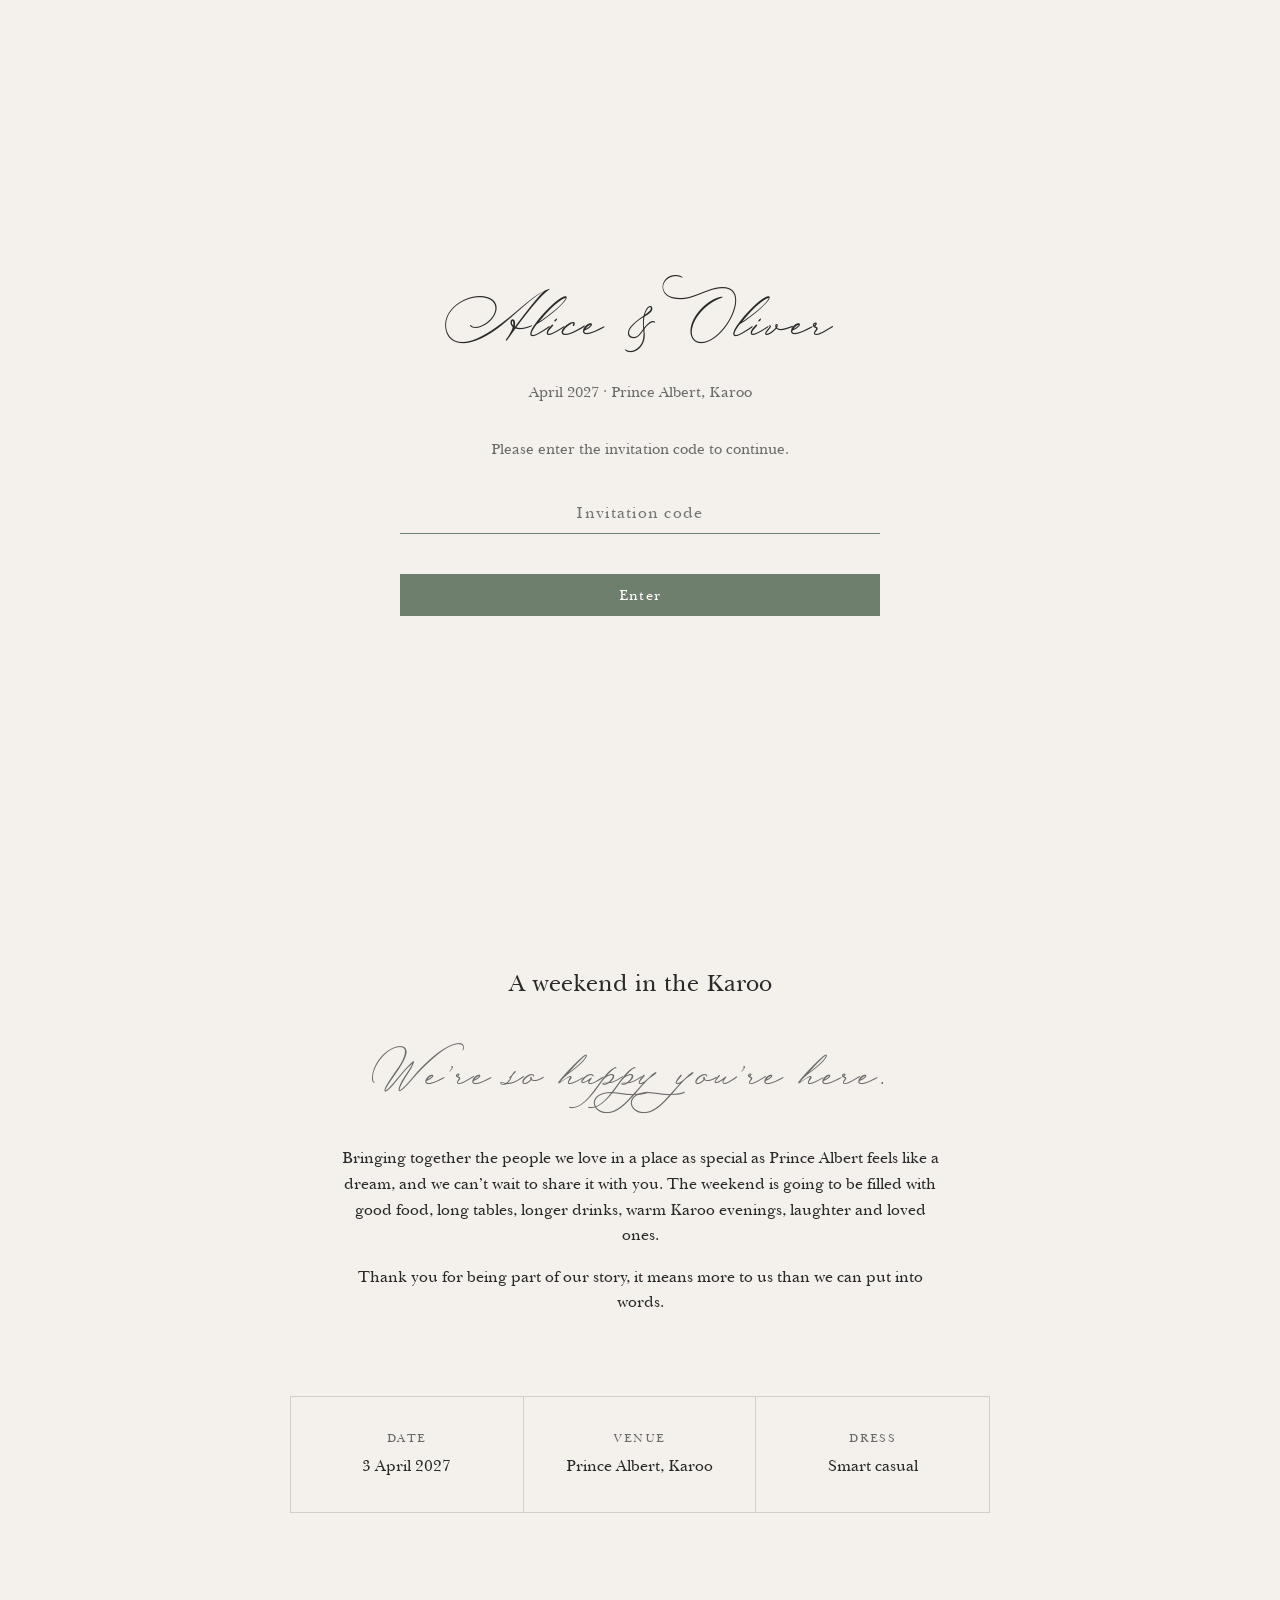
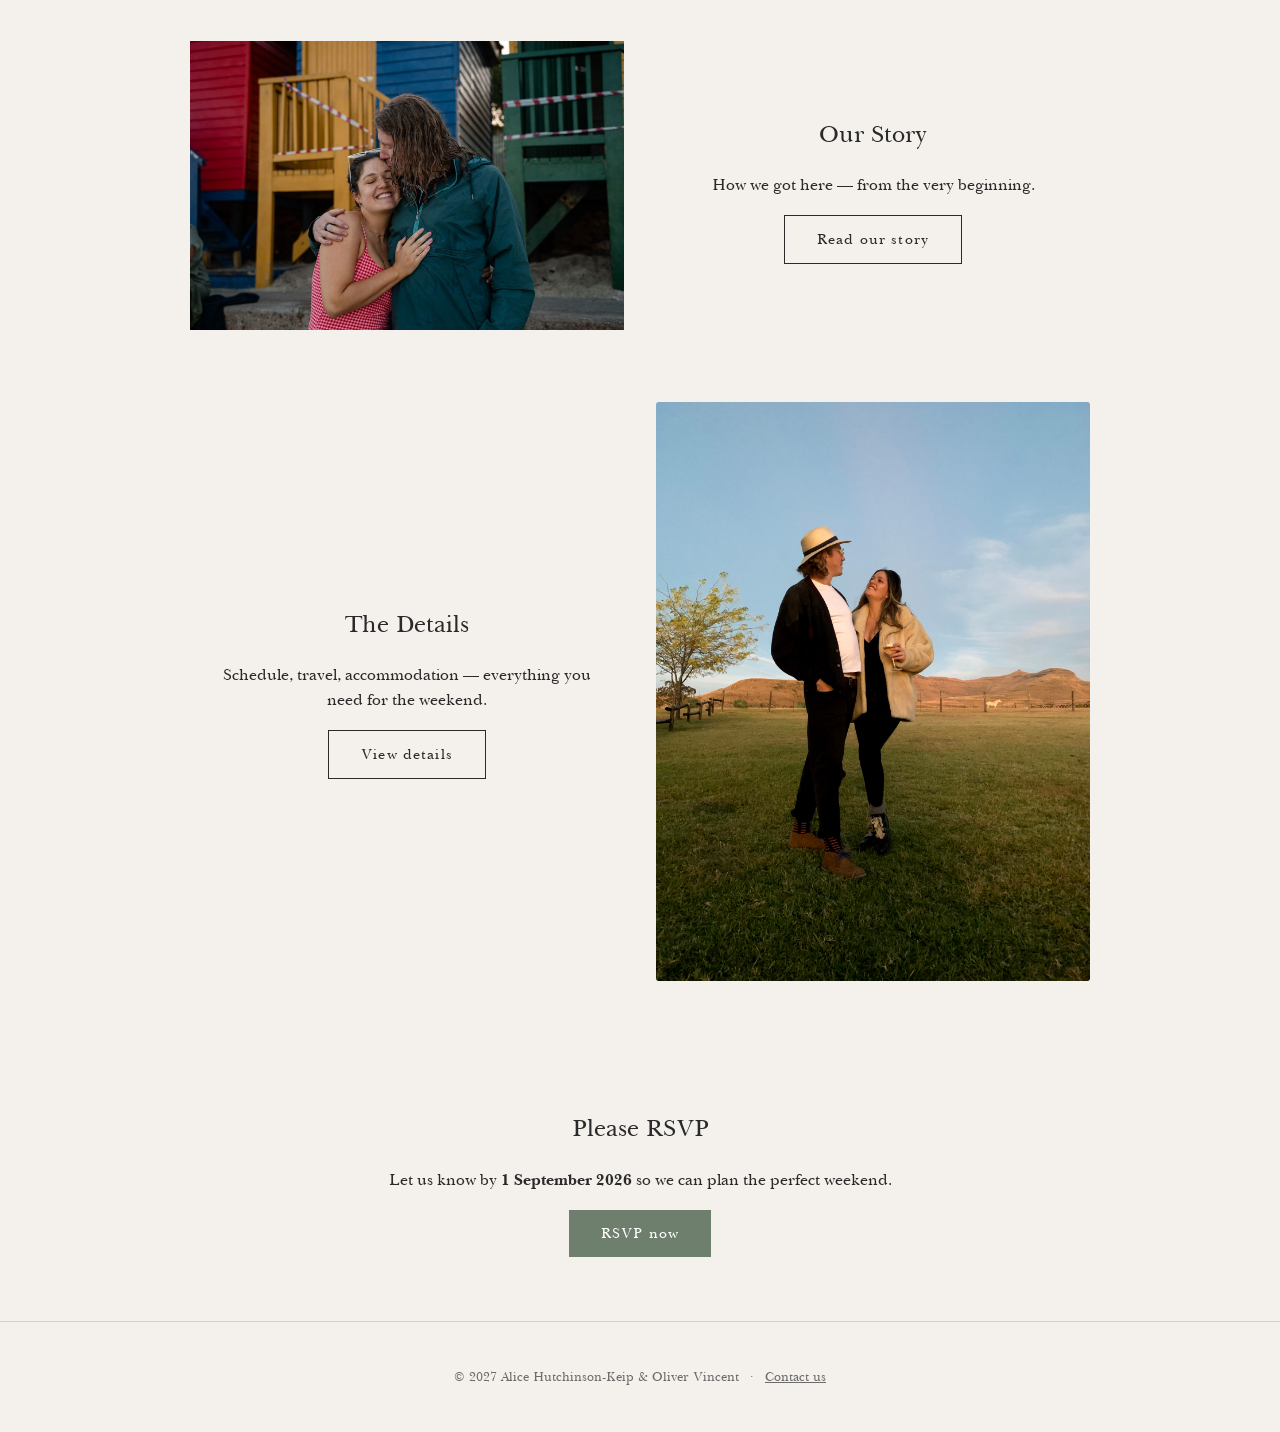
==== index.html @ ec2d1d6f "Gallery X Verbage Details to Pages Gallery X Verbage Details to Pages added to all the pages, hotel " ====
<!doctype html>
<html lang="en">
<head>
  <meta charset="utf-8">
  <title>Alice & Oliver · April 2027</title>
  <meta name="viewport" content="width=device-width, initial-scale=1">
  <meta name="description" content="You're invited to the wedding of Alice Hutchinson-Keip and Oliver Vincent, Prince Albert, Karoo.">

  <!--
    OG / Twitter cards — update these once you have a real domain and hero image
    Replace: https://olly-vin.github.io/wedding-tings
  -->
  <meta property="og:title" content="Alice & Oliver · April 2027">
  <meta property="og:description" content="You're invited. Prince Albert, Karoo.">
  <meta property="og:type" content="website">
  <meta property="og:url" content="https://olly-vin.github.io/wedding-tings/">
  <meta property="og:image" content="https://olly-vin.github.io/wedding-tings/images/og-image.jpg">
  <!-- NOTE: images/og-image.jpg — add a 1200×630 crop of your hero photo -->

  <!--
    CSP: google-forms iframe on rsvp.html needs docs.google.com allowed.
    index.html has no iframes so this policy stays strict.
  -->
  <meta http-equiv="Content-Security-Policy"
    content="default-src 'self';
             img-src 'self' data:;
             style-src 'self' 'unsafe-inline';
             script-src 'self' 'unsafe-inline';
             base-uri 'self';
             form-action 'self';
             upgrade-insecure-requests">

  <link rel="stylesheet" href="styles.css">

  <!--
    Schema.org event markup — update location, startDate, and URL before going live
  -->
  <script type="application/ld+json">
  {
    "@context": "https://schema.org",
    "@type": "Event",
    "name": "Wedding of Alice Hutchinson-Keip and Oliver Vincent",
    "startDate": "2027-03-04T15:00:00+02:00",
    "eventAttendanceMode": "https://schema.org/OfflineEventAttendanceMode",
    "eventStatus": "https://schema.org/EventScheduled",
    "location": {
      "@type": "Place",
      "name": "Prince Albert",
      "address": {
        "@type": "PostalAddress",
        "addressLocality": "Prince Albert",
        "addressRegion": "Western Cape",
        "addressCountry": "ZA"
      }
    },
    "description": "Wedding celebration of Alice Hutchinson-Keip and Oliver Vincent in Prince Albert, Karoo.",
    "organizer": { "@type": "Person", "name": "Alice Hutchinson-Keip and Oliver Vincent" },
    "url": "https://olly-vin.github.io/wedding-tings/"
  }
  </script>
</head>
<body>

<!-- =====================================================
     PASSWORD GATE
     =====================================================
     This overlay sits on top of the entire page.
     It is removed once the correct password is entered
     and the session token is written to sessionStorage.

     SECURITY NOTE: This is client-side gating only —
     the password is visible in source code. This is
     appropriate for a personal wedding site. Do not
     store sensitive personal data behind this gate.

     TO CHANGE THE PASSWORD:
     Find SITE_PASSWORD below and update the string.
     ===================================================== -->
<div id="gate" class="gate" role="dialog" aria-modal="true" aria-labelledby="gate-title">
  <div class="gate__box">

    <span class="gate__title script" id="gate-title">Alice & Oliver</span>
    <p class="gate__subtitle">April 2027 · Prince Albert, Karoo</p>
    <p class="gate__subtitle">Please enter the invitation code to continue.</p>

    <div class="gate__input-wrap">
      <input
        id="gate-password"
        class="gate__input"
        type="password"
        placeholder="Invitation code"
        autocomplete="off"
        aria-label="Invitation code"
        aria-describedby="gate-error"
      >
    </div>

    <p id="gate-error" class="gate__error" aria-live="polite"></p>

    <button id="gate-submit" class="btn gate__btn">Enter</button>

  </div>
</div>
<!-- END GATE -->

<a class="visually-hidden" href="#main">Skip to content</a>

<!-- FLOATING NAV -->
<header class="floating-nav" id="main-nav">
  <div class="floating-nav__inner">
    <span class="floating-nav__brand script">Alice & Oliver</span>
    <nav class="floating-nav__links" aria-label="Primary">
      <a href="index.html" class="active">Home</a>
      <a href="our-story.html">Story</a>
      <a href="details.html">Details</a>
      <a href="gallery.html">Gallery</a>
      <a href="rsvp.html">RSVP</a>
    </nav>
  </div>
</header>

<main id="main">

  <!-- HERO -->
  <section class="hero">
    <!--
      PHOTO — hero.jpg
      Full-bleed landscape engagement photo.
      Recommended: wide shot, landscape orientation, min 2400×1600px.
      Compress to ≤300KB using https://squoosh.app before committing.
      The background-color (--color-primary) shows while the image loads.
    -->
    <div class="hero__content">
      <h2 class="script" style="font-size:1.4rem; letter-spacing:0.1em; margin-bottom:8px;">
        You're invited
      </h2>
      <span class="names script">Alice & Oliver</span>
      <p style="font-size:0.95rem; letter-spacing:0.1em; margin-top:0;">
        April 4th, 2027 &middot; Prince Albert, Karoo
      </p>
      <a href="rsvp.html" class="btn" style="margin-top:24px;">RSVP</a>
      <span class="hero__scroll-cue" aria-hidden="true">↓</span>
    </div>
  </section>

  <!-- INTRO -->
  <section class="section">
    <div class="text-center">
      <h2>A weekend in the Karoo</h2>
      <p class="script" style="font-size: 2.5rem; color: var(--color-muted);">
        We’re so happy you’re here.
      </p>
      <p>
Bringing together the people we love in a place as special as Prince Albert feels like a dream, and we can’t wait to share it with you. The weekend is going to be filled with good food, long tables, longer drinks, warm Karoo evenings, laughter and loved ones. 
      </p>
      <p>
Thank you for being part of our story, it means more to us than we can put into words.

      </p>
    </div>
  </section>

  <!-- KEY INFO STRIP -->
  <section class="section" style="padding-top:0;">
    <div class="three-col">
      <div class="three-col__item">
        <span class="three-col__label">Date</span>
        <span class="three-col__value">3 April 2027</span>
      </div>
      <div class="three-col__item">
        <span class="three-col__label">Venue</span>
        <span class="three-col__value">Prince Albert, Karoo</span>
        <!--
          TODO: Replace "Prince Albert, Karoo" with the exact venue name
          once confirmed. Update details.html to match.
        -->
      </div>
      <div class="three-col__item">
        <span class="three-col__label">Dress</span>
        <span class="three-col__value">Smart casual</span>
        <!--
          TODO: Update dress code once decided.
        -->
      </div>
    </div>
  </section>

  <!-- TEASER PANELS — 2 col -->
  <section class="section">
    <div class="two-col">

      <div>
        <!--
          PHOTO — images/teaser-story.jpg
          A portrait-orientation casual/candid couple photo.
          Recommended: 800×1000px, warm tones.
          Replace the .img-placeholder div with an <img> tag when ready:
          <img src="images/teaser-story.jpg" alt="Alice and Oliver" style="width:100%;">
        -->
        <div class="img-wrapper img-wrapper--portrait" aria-label="[REPLACE: casual couple portrait — links to Our Story page]">
          <img src="images/al_ol_mzb1.jpg" alt="Alice and Oliver" style="width:100%;"></div>
      </div>

      <div style="text-align:center; padding: 0 var(--space-2);">
        <h2>Our Story</h2>
        <p>How we got here — from the very beginning.</p>
        <a href="our-story.html" class="btn btn--outline">Read our story</a>
      </div>

    </div>
  </section>

  <section class="section" style="padding-top:0;">
    <div class="two-col">

      <div style="text-align:center; padding: 0 var(--space-2);">
        <h2>The Details</h2>
        <p>Schedule, travel, accommodation — everything you need for the weekend.</p>
        <a href="details.html" class="btn btn--outline">View details</a>
      </div>

      <div>
        <!--
          PHOTO — images/teaser-venue.jpg
          Exterior or landscape shot of Prince Albert / the venue.
          Recommended: 800×1000px, golden-hour tones if possible.
          Replace the .img-placeholder div with an <img> tag when ready:
          <img src="images/teaser-venue.jpg" alt="Prince Albert, Karoo" style="width:100%;">
        -->
        <div class="image-wrapper image-wrapper--portrait" aria-label="[REPLACE: venue exterior or Prince Albert landscape photo — links to Details page]">
          <img src="images/Website Pics/IMG_4996.HEIC" alt="Prince Albert landscape" style="width:100%;">
        </div>
      </div>

    </div>
  </section>

  <!-- RSVP CTA -->
  <section class="section text-center">
    <div class="text-center">
      <h2>Please RSVP</h2>
      <p>
        Let us know by <strong>1 September 2026</strong> so we can plan the
        perfect weekend.
        <!--
          TODO: Confirm RSVP deadline and update this date.
        -->
      </p>
      <a href="rsvp.html" class="btn">RSVP now</a>
    </div>
  </section>

</main>

<footer class="footer">
  <p>
    &copy; 2027 Alice Hutchinson-Keip &amp; Oliver Vincent
    &nbsp;&middot;&nbsp;
    <a href="mailto:olicevincent@gmail.com">Contact us</a>
    <!--
      TODO: Replace with your real shared email address before going live.
    -->
  </p>
</footer>

<script>
/*
  ============================================================
  GATE LOGIC
  ============================================================
  HOW IT WORKS:
  1. On page load, check sessionStorage for 'wt_auth'.
     If found, skip the gate immediately (user already entered
     the correct code this browser session).
  2. On submit, compare input against SITE_PASSWORD.
     If correct → store token, fade out gate.
     If wrong   → show error, clear input.

  TO CHANGE THE PASSWORD:
  Update the SITE_PASSWORD string below.
  The password is case-insensitive (converted to lowercase).

  SESSION vs LOCAL STORAGE:
  sessionStorage is used intentionally — the gate reappears
  if the guest opens a new browser session (new tab after
  closing browser). Use localStorage if you prefer it to
  persist across sessions.
  ============================================================
*/

(function () {
  const SITE_PASSWORD = 'karoo2027';
  /* ↑ CHANGE THIS — share this code with your guests via invite */

  const gate        = document.getElementById('gate');
  const input       = document.getElementById('gate-password');
  const submitBtn   = document.getElementById('gate-submit');
  const errorEl     = document.getElementById('gate-error');

  function unlock() {
    sessionStorage.setItem('wt_auth', '1');
    gate.classList.add('gate--hidden');
    setTimeout(function () { gate.style.display = 'none'; }, 520);
  }

  /* Already authenticated this session — skip gate */
  if (sessionStorage.getItem('wt_auth') === '1') {
    gate.style.display = 'none';
    return;
  }

  /* Focus the password input when gate is shown */
  input.focus();

  function attempt() {
    const val = input.value.trim().toLowerCase();
    errorEl.textContent = '';
    input.classList.remove('gate__input--error');

    if (!val) {
      input.classList.add('gate__input--error');
      errorEl.textContent = 'Please enter the invitation code.';
      return;
    }

    if (val === SITE_PASSWORD) {
      submitBtn.disabled = true;
      unlock();
    } else {
      input.classList.add('gate__input--error');
      input.value = '';
      input.focus();
      errorEl.textContent = 'That code doesn\'t match. Check your invitation and try again.';
    }
  }

  submitBtn.addEventListener('click', attempt);

  input.addEventListener('keydown', function (e) {
    if (e.key === 'Enter') { attempt(); }
  });
}());

/*
  ============================================================
  SCROLL NAV
  ============================================================
*/
document.addEventListener('scroll', function () {
  const nav = document.querySelector('.floating-nav');
  if (window.scrollY > 50) {
    nav.classList.add('scrolled');
  } else {
    nav.classList.remove('scrolled');
  }
});
</script>

</body>
</html>
---- styles.css ----
/* =========================
   FONT IMPORTS (LOCAL)
   ========================= */

@font-face {
  font-family: 'RoseOrchard';
  src: url('fonts/RoseOrchardGarden.ttf') format('truetype');
  font-weight: normal;
}

@font-face {
  font-family: 'RoseOrchard';
  src: url('fonts/RoseOrchardGardenBold.ttf') format('truetype');
  font-weight: bold;
}

@font-face {
  font-family: 'BaskervilleCustom';
  src: url('fonts/BaskervilleBT.ttf') format('truetype');
  font-weight: normal;
}

@font-face {
  font-family: 'BaskervilleCustom';
  src: url('fonts/BaskervilleBoldBT.ttf') format('truetype');
  font-weight: bold;
}

/* =========================
   ROOT
   ========================= */

:root {
  --color-bg:      #f4f1ec;
  --color-text:    #2a2a2a;
  --color-muted:   #6b6b6b;
  --color-primary: #6f7f6d;
  --color-accent:  #8c4a3f;
  --color-border:  #d4d0c8;   /* FIX: was referenced but never defined */

  --font-display: 'RoseOrchard', cursive;
  --font-serif:   'BaskervilleCustom', serif;
  --font-sans:    system-ui, sans-serif;

  --space-1: 8px;
  --space-2: 16px;
  --space-3: 32px;
  --space-4: 64px;
}

/* =========================
   BASE
   ========================= */

*, *::before, *::after {
  box-sizing: border-box;
}

body {
  margin: 0;
  font-family: var(--font-serif);
  background: var(--color-bg);
  color: var(--color-text);
  line-height: 1.6;
}

h1, h2, h3 {
  font-family: var(--font-serif);
  font-weight: normal;
  margin-top: 0;
}

a {
  color: inherit;
}

.script {
  font-family: var(--font-display);
  letter-spacing: 0.05em;
}

/* =========================
   ACCESSIBILITY
   ========================= */

.visually-hidden {
  position: absolute;
  width: 1px;
  height: 1px;
  margin: -1px;
  padding: 0;
  overflow: hidden;
  clip: rect(0, 0, 0, 0);
  border: 0;
}

/* =========================
   HERO
   FIX: height: 100vh → min-height: 100svh
   svh accounts for mobile browser chrome (address bar)
   ========================= */

.hero {
  min-height: 100svh;   /* svh = small viewport height; safe on all modern mobile browsers */
  padding-top: 100px;

  background: var(--color-primary) url('images/hero.jpg') center/cover no-repeat;
  /* NOTE: replace images/hero.jpg with your full-bleed landscape engagement photo */

  display: flex;
  align-items: center;
  justify-content: center;
  text-align: center;

  position: relative;
  color: white;
}

.hero::after {
  content: "";
  position: absolute;
  inset: 0;
  background: rgba(0, 0, 0, 0.35);
}

.hero__content {
  position: relative;
  z-index: 1;
  padding: 0 var(--space-2);
}

.hero h1 {
  font-size: 3rem;
  margin-bottom: var(--space-1);
}

.hero .names {
  font-family: var(--font-display);
  font-size: 3.5rem;
  line-height: 1.2;
  display: block;
  margin-bottom: var(--space-2);
}

/* Scroll cue — subtle animated chevron below hero content */
.hero__scroll-cue {
  display: block;
  margin-top: var(--space-3);
  opacity: 0.6;
  animation: bounce 2s ease-in-out infinite;
  font-size: 1.4rem;
}

@keyframes bounce {
  0%, 100% { transform: translateY(0); }
  50%       { transform: translateY(6px); }
}

/* =========================
   SECTION
   ========================= */

.section {
  padding: var(--space-4) var(--space-2);
}

.text-center {
  max-width: 600px;
  margin: 0 auto;
  text-align: center;
}

/* Two-column layout used on Our Story and key info blocks */
.two-col {
  display: grid;
  grid-template-columns: 1fr 1fr;
  gap: var(--space-3);
  align-items: center;
  max-width: 900px;
  margin: 0 auto;
}

/* Key info strip — 3 equal columns */
.three-col {
  display: grid;
  grid-template-columns: 1fr 1fr 1fr;
  gap: 0;
  max-width: 700px;
  margin: 0 auto;
  border: 1px solid var(--color-border);
}

.three-col__item {
  padding: var(--space-3) var(--space-2);
  text-align: center;
  border-right: 1px solid var(--color-border);
}

.three-col__item:last-child {
  border-right: none;
}

.three-col__label {
  font-size: 0.75rem;
  letter-spacing: 0.12em;
  text-transform: uppercase;
  color: var(--color-muted);
  display: block;
  margin-bottom: 6px;
}

.three-col__value {
  font-size: 1rem;
}

/* =========================
   IMAGE PLACEHOLDERS
   Used while real photos are pending
   ========================= */

.img-placeholder {
  width: 100%;
  background: var(--color-primary);
  opacity: 0.18;
  border-radius: 2px;
  display: flex;
  align-items: center;
  justify-content: center;
  font-family: var(--font-sans);
  font-size: 0.75rem;
  color: var(--color-muted);
  letter-spacing: 0.06em;
}

/* Aspect ratio variants — swap these out for <img> when photos arrive */
.img-placeholder--landscape { aspect-ratio: 4 / 3; }
.img-placeholder--portrait  { aspect-ratio: 3 / 4; }
.img-placeholder--wide      { aspect-ratio: 16 / 9; }
.img-placeholder--square    { aspect-ratio: 1 / 1; }

.image-wrapper {
  width: 100%;
  overflow: hidden;
  border-radius: 2px;
  position: relative;
}


/* Maintain aspect ratios */
.image-wrapper--portrait  { aspect-ratio: 3 / 4; }
.image-wrapper--landscape { aspect-ratio: 4 / 3; }
.image-wrapper--wide      { aspect-ratio: 16 / 9; }
.image-wrapper--square    { aspect-ratio: 1 / 1; }

.image-wrapper img {
  width: 100%;
  object-position: center 10%;
  transition: transform 0.6s ease;
  overflow: hidden;
  border-radius: 2px;
  position: relative;
}

.image-wrapper:hover img {
  transform: scale(1.03);
}
/* =========================
   LINKS & BUTTONS
   ========================= */

.link {
  text-decoration: underline;
  color: var(--color-text);
}

.btn {
  display: inline-block;
  padding: 12px 32px;
  background: var(--color-primary);
  color: white;
  font-family: var(--font-serif);
  font-size: 0.9rem;
  letter-spacing: 0.08em;
  text-decoration: none;
  border: none;
  cursor: pointer;
  transition: background 0.2s ease, opacity 0.2s ease;
}

.btn:hover {
  background: #5a6b58;
}

.btn:disabled {
  opacity: 0.5;
  cursor: not-allowed;
}

.btn--outline {
  background: transparent;
  border: 1px solid var(--color-text);
  color: var(--color-text);
}

.btn--outline:hover {
  background: var(--color-text);
  color: var(--color-bg);
}

/* =========================
   PASSWORD GATE
   Shown over index.html until the correct code is entered
   ========================= */

.gate {
  position: fixed;
  inset: 0;
  background: var(--color-bg);
  z-index: 9000;
  display: flex;
  align-items: center;
  justify-content: center;
  padding: var(--space-2);
  transition: opacity 0.5s ease;
}

.gate.gate--hidden {
  opacity: 0;
  pointer-events: none;
}

.gate__box {
  text-align: center;
  max-width: 480px;
  width: 100%;
}

.gate__title {
  font-family: var(--font-display);
  font-size: 2.8rem;
  line-height: 1.8;
  margin-bottom: var(--space-2);
  display: block;
}

.gate__subtitle {
  font-size: 0.95rem;
  color: var(--color-muted);
  margin-bottom: var(--space-3);
}

.gate__input-wrap {
  display: flex;
  flex-direction: column;
  gap: 12px;
  margin-bottom: var(--space-2);
}

.gate__input {
  width: 100%;
  border: none;
  border-bottom: 1px solid var(--color-border);
  background: transparent;
  padding: 10px 0;
  font-family: var(--font-serif);
  font-size: 1rem;
  color: var(--color-text);
  text-align: center;
  letter-spacing: 0.08em;
  outline: none;
  transition: border-color 0.2s ease;
}

.gate__input:focus {
  border-color: var(--color-primary);
}

.gate__input--error {
  border-color: #b94040;
}

.gate__error {
  font-size: 0.85rem;
  color: #b94040;
  min-height: 1.2em;
  margin-bottom: var(--space-1);
}

.gate__btn {
  width: 100%;
}

/* =========================
   FORM (RSVP PAGE)
   ========================= */

.form-wrap {
  max-width: 560px;
  margin: 0 auto;
}

.form__group {
  margin-bottom: var(--space-3);
}

.label {
  display: block;
  font-size: 0.8rem;
  letter-spacing: 0.1em;
  text-transform: uppercase;
  color: var(--color-muted);
  margin-bottom: 8px;
}

.input,
.textarea,
.select {
  width: 100%;
  border: none;
  border-bottom: 1px solid var(--color-border);
  background: transparent;
  padding: 10px 0;
  font-family: var(--font-serif);
  font-size: 1rem;
  color: var(--color-text);
  outline: none;
  transition: border-color 0.2s ease;
  appearance: none;
  -webkit-appearance: none;
}

.input:focus,
.textarea:focus,
.select:focus {
  border-color: var(--color-primary);
}

.input[aria-invalid="true"],
.select[aria-invalid="true"] {
  border-color: #b94040;
}

.textarea {
  resize: vertical;
  min-height: 100px;
}

/* Custom select arrow */
.select-wrap {
  position: relative;
}

.select-wrap::after {
  content: "↓";
  position: absolute;
  right: 0;
  top: 50%;
  transform: translateY(-50%);
  pointer-events: none;
  color: var(--color-muted);
  font-size: 0.85rem;
}

.error {
  font-size: 0.82rem;
  color: #b94040;
  margin-top: 4px;
  min-height: 1.1em;
}

.helper {
  font-size: 0.82rem;
  color: var(--color-muted);
  margin-top: 4px;
}

/* Invited party block — shown after guest is identified */
.invited-party {
  border: 1px solid var(--color-border);
  padding: var(--space-2) var(--space-2);
  margin-bottom: var(--space-3);
  font-size: 0.9rem;
}

.invited-party__label {
  font-size: 0.75rem;
  letter-spacing: 0.1em;
  text-transform: uppercase;
  color: var(--color-muted);
  margin-bottom: 6px;
  display: block;
}

.invited-party__names {
  font-size: 1rem;
}

/* Attendance options — shown per invited member */
.attendance-grid {
  display: flex;
  flex-direction: column;
  gap: 16px;
}

.attendance-row {
  display: flex;
  align-items: center;
  justify-content: space-between;
  gap: var(--space-2);
  border-bottom: 1px solid var(--color-border);
  padding-bottom: 16px;
}

.attendance-row:last-child {
  border-bottom: none;
  padding-bottom: 0;
}

.attendance-row__name {
  font-size: 0.95rem;
  flex: 1;
}

.attendance-row__options {
  display: flex;
  gap: 20px;
  font-size: 0.85rem;
  flex-shrink: 0;
}

.attendance-row__options label {
  display: flex;
  align-items: center;
  gap: 6px;
  cursor: pointer;
  color: var(--color-muted);
}

.attendance-row__options input[type="radio"]:checked + span {
  color: var(--color-text);
  font-weight: bold;
}

/* Confirmation state shown after successful submit */
.form-confirmation {
  text-align: center;
  padding: var(--space-4) var(--space-2);
  display: none;
}

.form-confirmation.visible {
  display: block;
}

.form-confirmation__icon {
  font-size: 2rem;
  margin-bottom: var(--space-2);
  color: var(--color-primary);
}

/* =========================
   DETAILS PAGE
   FIX: --color-border now defined in :root
   ========================= */

.timeline-item {
  border-left: 1px solid var(--color-border);
  padding: 12px 0 12px 20px;
  margin-bottom: 24px;
  font-size: 0.95rem;
  position: relative;
}

.timeline-item::before {
  content: "";
  position: absolute;
  left: -5px;
  top: 18px;
  width: 8px;
  height: 8px;
  border-radius: 50%;
  background: var(--color-primary);
}

.timeline-item__day {
  font-size: 0.75rem;
  letter-spacing: 0.12em;
  text-transform: uppercase;
  color: var(--color-muted);
  margin-bottom: 4px;
  display: block;
}

/* =========================
   FLOATING NAV
   ========================= */

.floating-nav {
  position: fixed;
  top: 0;
  width: 100%;
  z-index: 1000;
  background: transparent;
  transition: background 0.3s ease, box-shadow 0.3s ease;
}

.floating-nav__inner {
  display: flex;
  justify-content: space-between;
  align-items: center;
  padding: 16px 24px;
}

.floating-nav__brand {
  font-size: 1.2rem;
  color: white;
  text-decoration: none;
}

.floating-nav__links {
  display: flex;
  gap: 24px;
}

.floating-nav__links a {
  color: white;
  text-decoration: none;
  font-size: 0.85rem;
  letter-spacing: 0.1em;
  transition: opacity 0.2s ease;
}

.floating-nav__links a:hover,
.floating-nav__links a.active {
  opacity: 0.7;
}

.floating-nav.scrolled {
  background: rgba(244, 241, 236, 0.95);
  backdrop-filter: blur(6px);
  -webkit-backdrop-filter: blur(6px);
  box-shadow: 0 1px 0 var(--color-border);
}

.floating-nav.scrolled .floating-nav__brand,
.floating-nav.scrolled .floating-nav__links a {
  color: var(--color-text);
}

/* Nav on non-hero pages — starts dark immediately */
.floating-nav--dark {
  background: rgba(244, 241, 236, 0.95);
  backdrop-filter: blur(6px);
  -webkit-backdrop-filter: blur(6px);
  box-shadow: 0 1px 0 var(--color-border);
}

.floating-nav--dark .floating-nav__brand,
.floating-nav--dark .floating-nav__links a {
  color: var(--color-text);
}

/* =========================
   FOOTER
   ========================= */

.footer {
  text-align: center;
  padding: var(--space-3);
  font-size: 0.8rem;
  color: var(--color-muted);
  border-top: 1px solid var(--color-border);
}

.footer a {
  color: var(--color-muted);
  text-decoration: underline;
}

/* =========================
   MOBILE BREAKPOINTS
   ========================= */

@media (max-width: 768px) {
  .hero h1             { font-size: 2.2rem; }
  .hero .names         { font-size: 2.6rem; }
  .floating-nav__links { gap: 14px; }
  .floating-nav__links a { font-size: 0.78rem; }
  .two-col             { grid-template-columns: 1fr; }
  .three-col           { grid-template-columns: 1fr; border: 1px solid var(--color-border); }
  .three-col__item     { border-right: none; border-bottom: 1px solid var(--color-border); }
  .three-col__item:last-child { border-bottom: none; }
  .attendance-row      { flex-direction: column; align-items: flex-start; gap: 8px; }
}

@media (max-width: 480px) {
  .floating-nav__links {
    display: none;
    /* TODO: replace with hamburger menu — add batch/mobile-nav when ready */
  }
  .hero h1   { font-size: 1.8rem; }
  .hero .names { font-size: 2.2rem; }
  .gate__title { font-size: 2.2rem; }
}

/* =========================
   GALLERY
   ========================= */

.gallery__grid {
  columns: 3;
  column-gap: var(--space-2);
  max-width: 1100px;
  margin: 0 auto;
  padding: 0 var(--space-2);
}

.gallery__item {
  break-inside: avoid;
  margin: 0 0 var(--space-2);
  padding: 0;
  border: 0;
  display: block;
  cursor: default; /* overridden inline for real images */

  /* Initial fade-in state */
  opacity: 0;
  transform: translateY(16px);
  transition: opacity 0.5s ease, transform 0.5s ease;
}

.gallery__item--visible {
  opacity: 1;
  transform: translateY(0);
}

.gallery__item img {
  width: 100%;
  display: block;
  border-radius: 2px;
  transition: transform 0.6s ease;
}

.gallery__item:hover img {
  transform: scale(1.03);
}

/* Placeholder blocks — shown while real photos are pending */
.gallery__placeholder {
  width: 100%;
  display: block;
  border-radius: 2px;
  background: rgba(111, 127, 109, 0.12);
}

.gallery__placeholder--portrait  { aspect-ratio: 3 / 4; }
.gallery__placeholder--landscape { aspect-ratio: 4 / 3; }

/* =========================
   LIGHTBOX
   ========================= */

.lightbox {
  position: fixed;
  inset: 0;
  z-index: 2000;
  background: rgba(0, 0, 0, 0.92);
  display: flex;
  align-items: center;
  justify-content: center;

  opacity: 0;
  pointer-events: none;
  transition: opacity 0.2s ease;
}

.lightbox--open {
  opacity: 1;
  pointer-events: auto;
}

.lightbox__img {
  max-width: 90vw;
  max-height: 90vh;
  object-fit: contain;
  display: block;
  border-radius: 2px;
}

.lightbox__close {
  position: absolute;
  top: var(--space-2);
  right: var(--space-2);
  background: transparent;
  border: none;
  color: white;
  font-size: 2.4rem;
  line-height: 1;
  cursor: pointer;
  padding: 4px 10px;
  opacity: 0.8;
  transition: opacity 0.2s ease;
  font-family: var(--font-sans);
}

.lightbox__close:hover {
  opacity: 1;
}

.lightbox__arrow {
  position: absolute;
  top: 50%;
  transform: translateY(-50%);
  background: transparent;
  border: none;
  color: white;
  font-size: 3rem;
  line-height: 1;
  cursor: pointer;
  padding: var(--space-2) var(--space-2);
  opacity: 0.6;
  transition: opacity 0.2s ease, background 0.2s ease;
  font-family: var(--font-sans);
  border-radius: 2px;
}

.lightbox__arrow:hover {
  opacity: 1;
  background: rgba(255, 255, 255, 0.1);
}

.lightbox__prev {
  left: var(--space-2);
}

.lightbox__next {
  right: var(--space-2);
}

/* =========================
   GALLERY — RESPONSIVE
   ========================= */

@media (max-width: 768px) {
  .gallery__grid {
    columns: 2;
  }
}

@media (max-width: 480px) {
  .gallery__grid {
    columns: 1;
  }
}
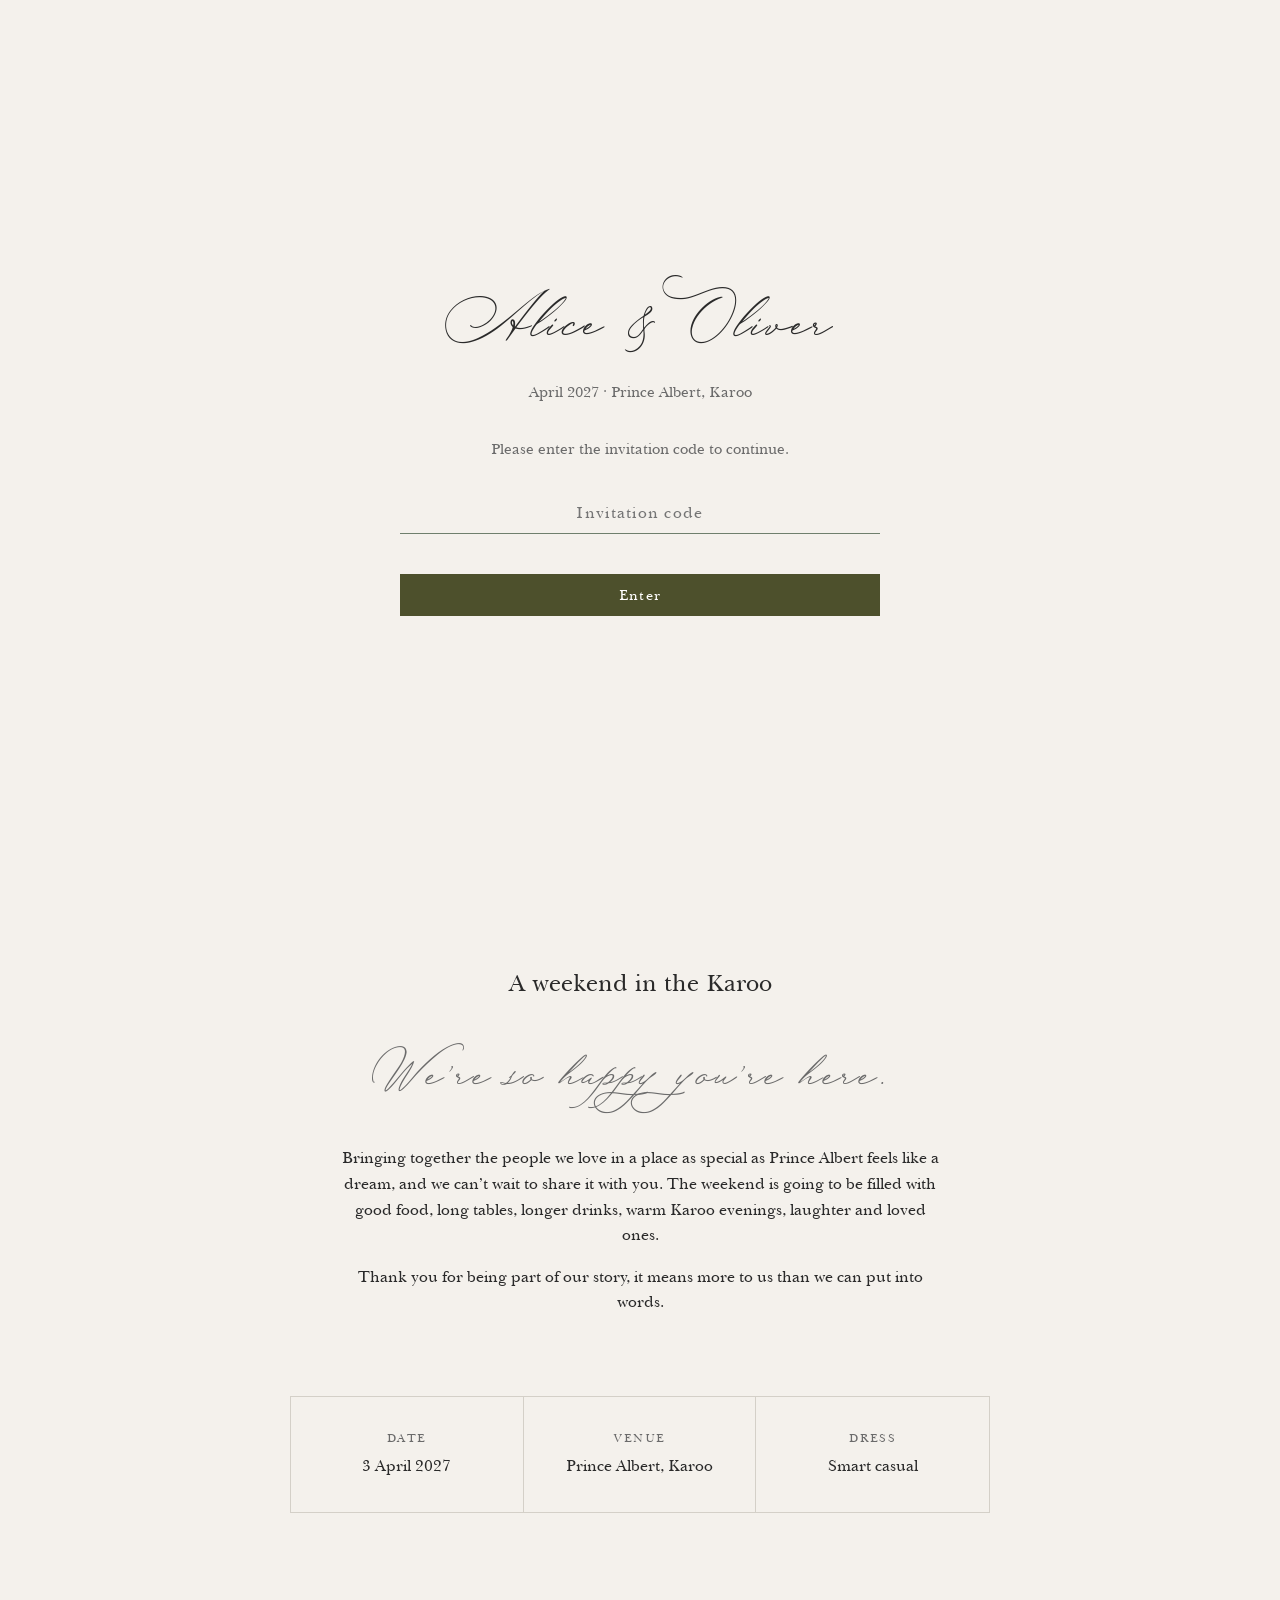
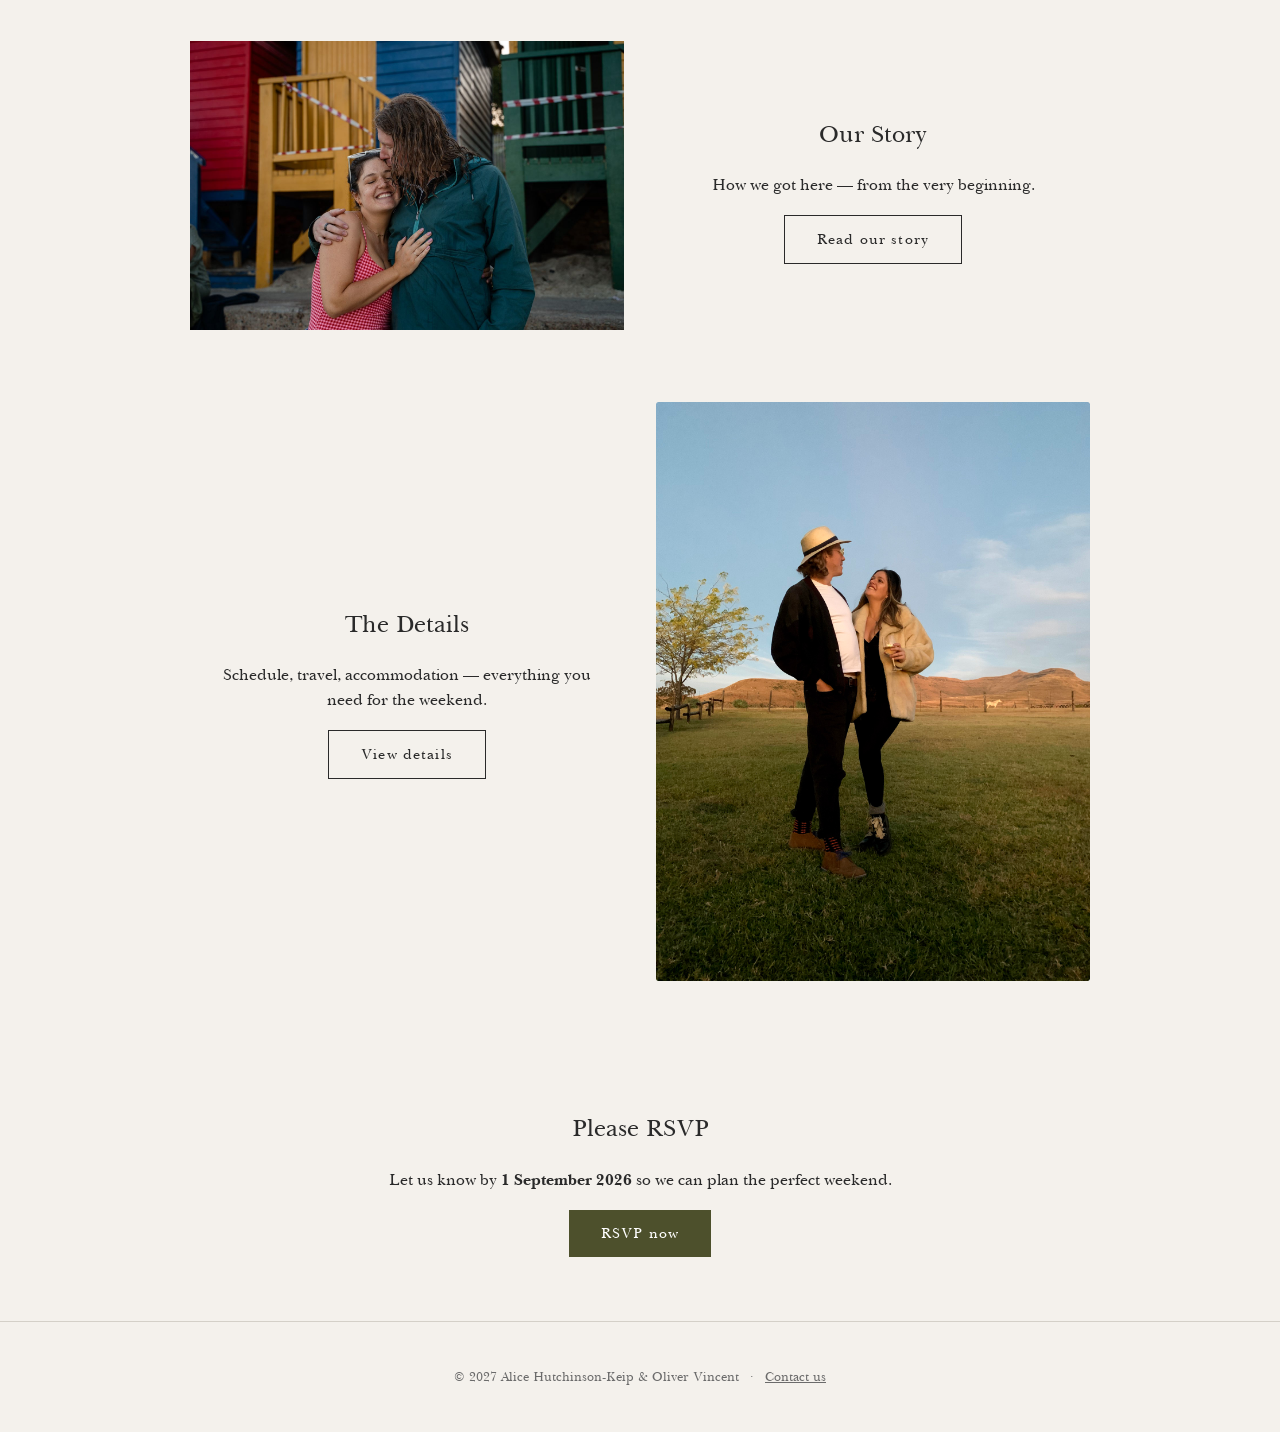
==== commit e22a5281: "Merge pull request #10 from olly-vin/dev/gallery_page_details_update Gallery X Verbage Details to Pa" ====
--- a/index.html
+++ b/index.html
@@ -131,7 +131,7 @@
       The background-color (--color-primary) shows while the image loads.
     -->
     <div class="hero__content">
-      <h2 class="script" style="font-size:1.4rem; letter-spacing:0.1em; margin-bottom:8px;">
+      <h2 class="script" style="font-size:2rem; letter-spacing:0.1em; margin-bottom:14px; color: #ffffff;">
         You're invited
       </h2>
       <span class="names script">Alice & Oliver</span>
--- a/styles.css
+++ b/styles.css
@@ -35,6 +35,7 @@
   --color-text:    #2a2a2a;
   --color-muted:   #6b6b6b;
   --color-primary: #6f7f6d;
+  --color-secondary: #4d502c;
   --color-accent:  #8c4a3f;
   --color-border:  #d4d0c8;   /* FIX: was referenced but never defined */
 
@@ -276,7 +277,7 @@
 .btn {
   display: inline-block;
   padding: 12px 32px;
-  background: var(--color-primary);
+  background: var(--color-secondary);
   color: white;
   font-family: var(--font-serif);
   font-size: 0.9rem;
@@ -288,7 +289,7 @@
 }
 
 .btn:hover {
-  background: #5a6b58;
+  background: #35371e;
 }
 
 .btn:disabled {
@@ -633,6 +634,7 @@
 .floating-nav__links a:hover,
 .floating-nav__links a.active {
   opacity: 0.7;
+  color: #35371e
 }
 
 .floating-nav.scrolled {
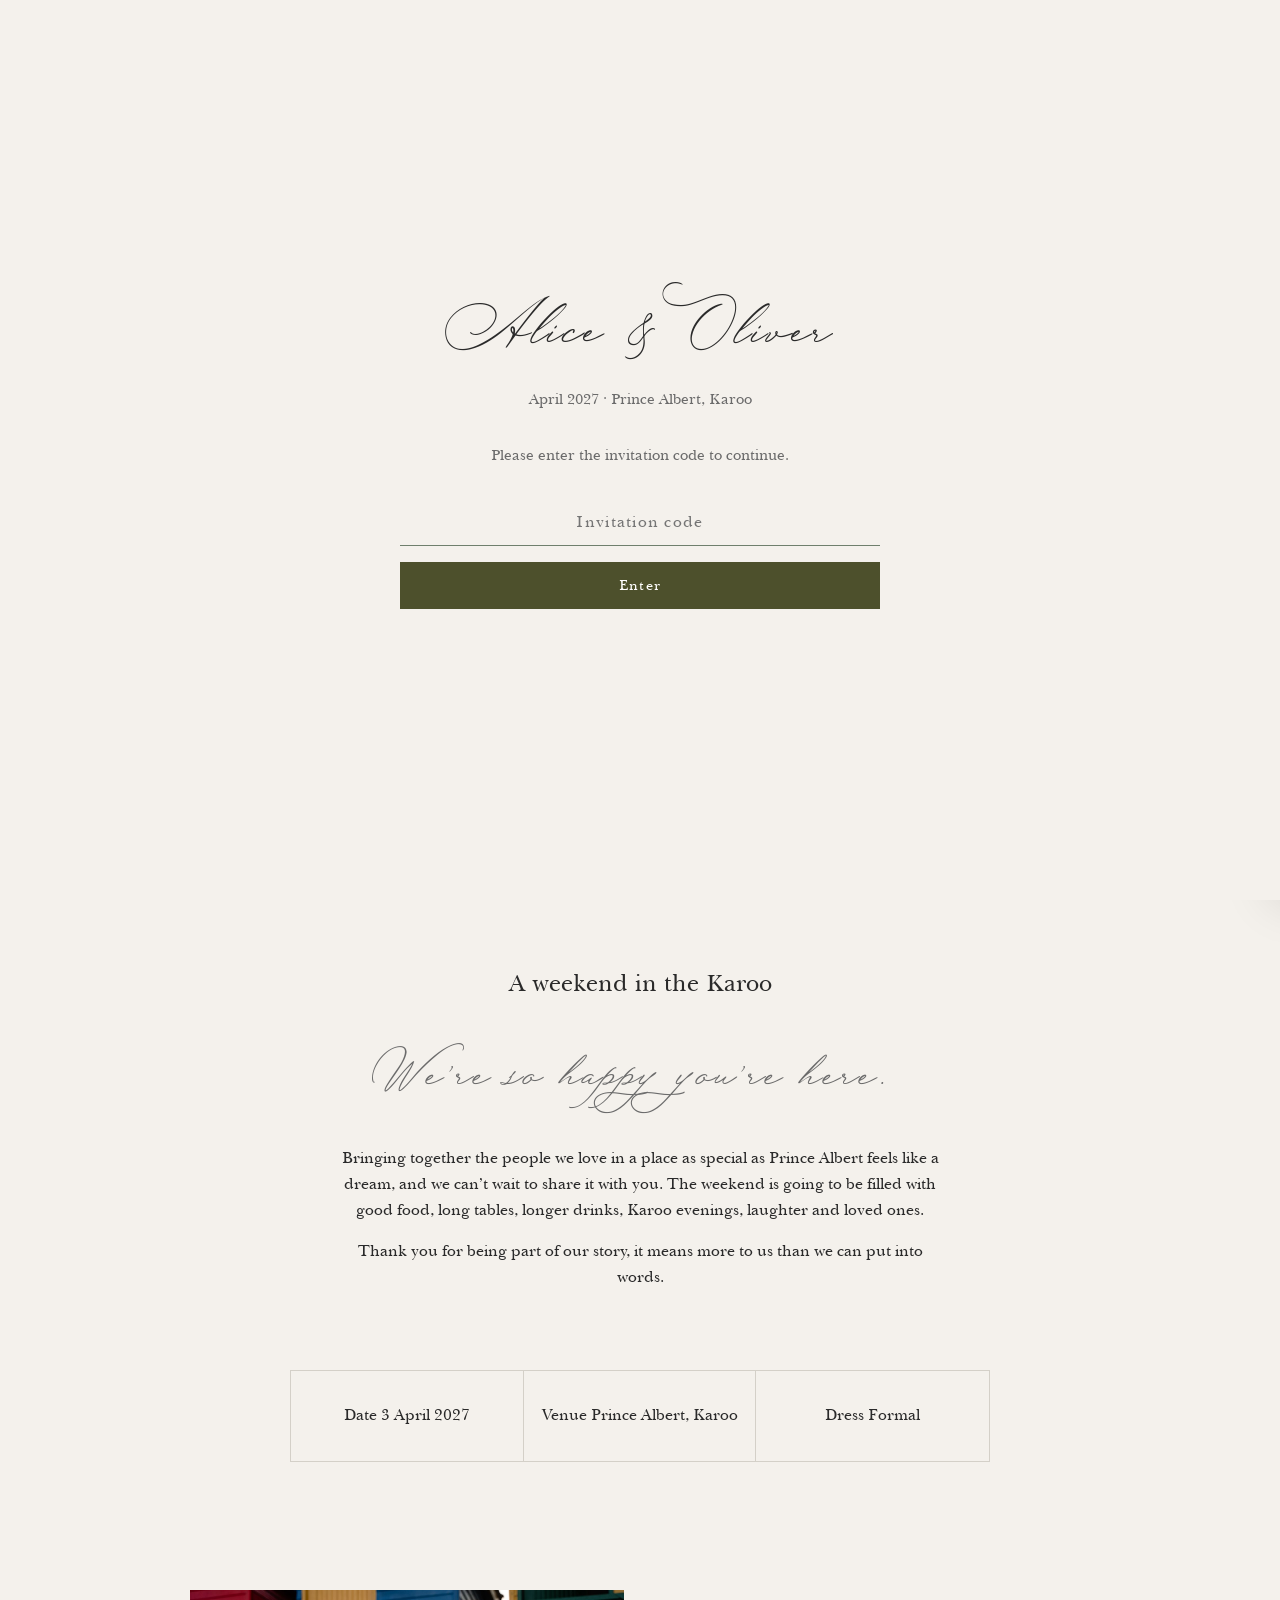
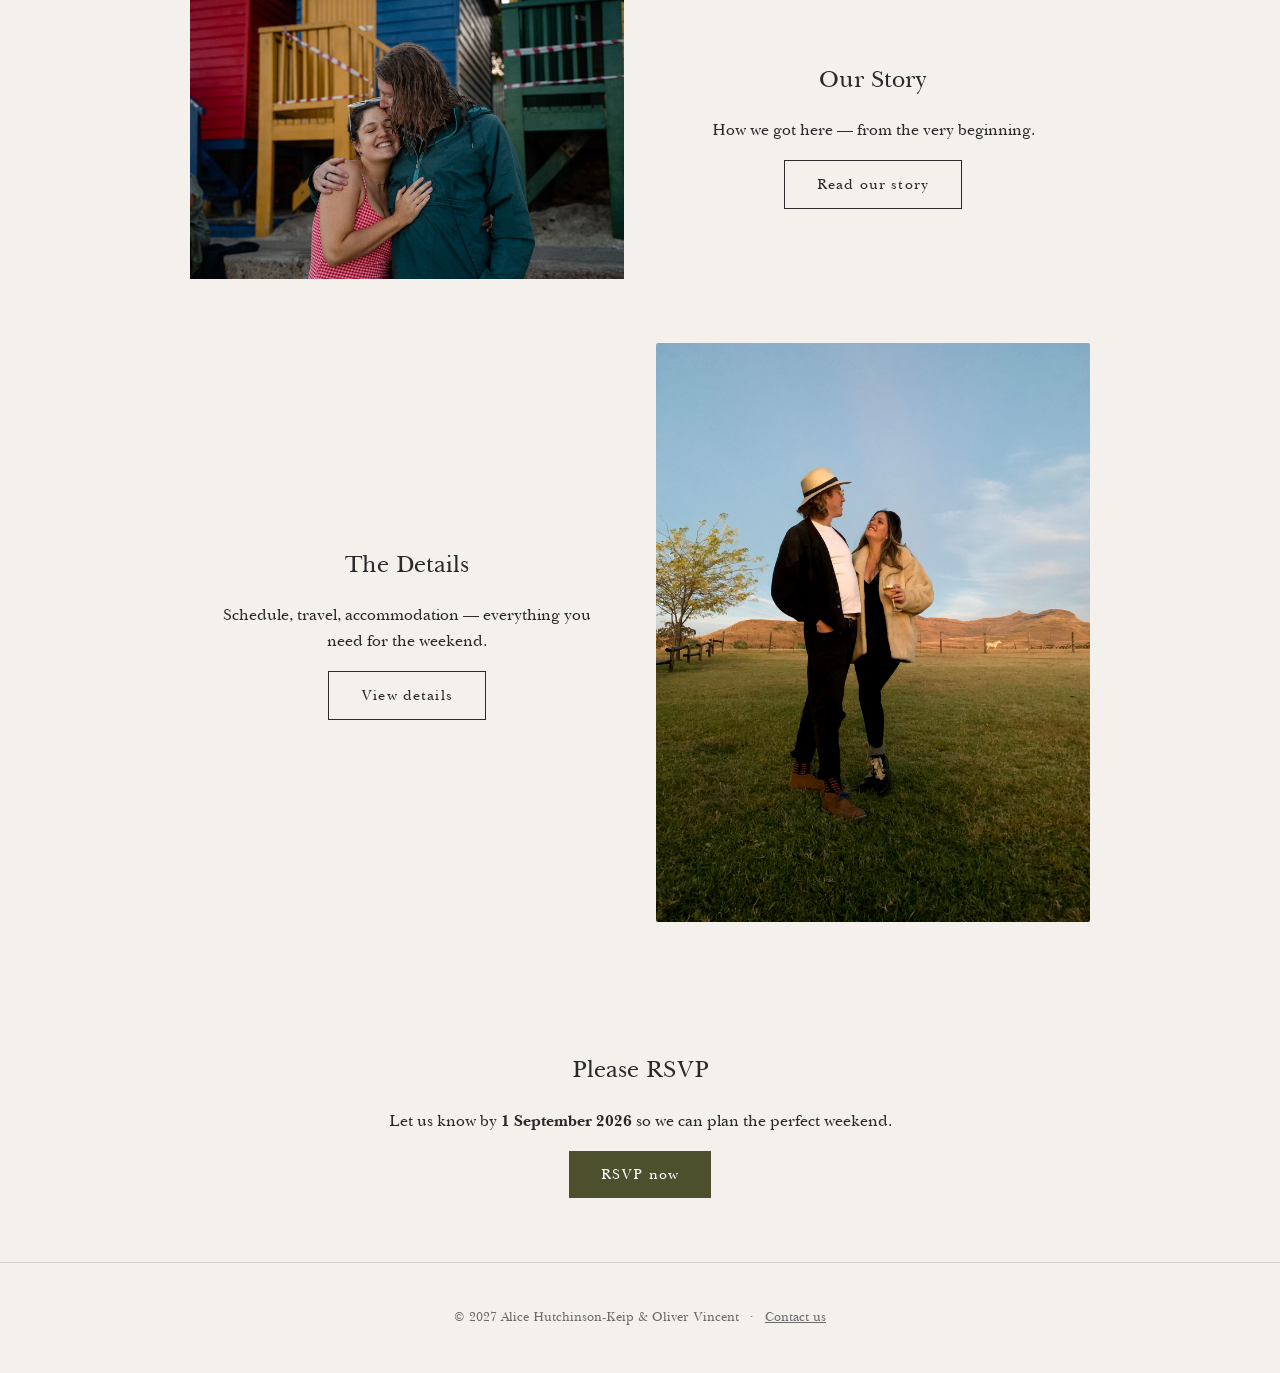
==== commit 0c535170: "Updates to include hamburger menu Hamburger menu included, updates to styling and removal of redunda" ====
--- a/index.html
+++ b/index.html
@@ -40,7 +40,7 @@
     "@context": "https://schema.org",
     "@type": "Event",
     "name": "Wedding of Alice Hutchinson-Keip and Oliver Vincent",
-    "startDate": "2027-03-04T15:00:00+02:00",
+    "startDate": "2027-04-03T15:00:00+02:00",
     "eventAttendanceMode": "https://schema.org/OfflineEventAttendanceMode",
     "eventStatus": "https://schema.org/EventScheduled",
     "location": {
@@ -109,15 +109,40 @@
 <header class="floating-nav" id="main-nav">
   <div class="floating-nav__inner">
     <span class="floating-nav__brand script">Alice & Oliver</span>
-    <nav class="floating-nav__links" aria-label="Primary">
-      <a href="index.html" class="active">Home</a>
-      <a href="our-story.html">Story</a>
-      <a href="details.html">Details</a>
-      <a href="gallery.html">Gallery</a>
-      <a href="rsvp.html">RSVP</a>
-    </nav>
+    <button
+      class="nav-hamburger"
+      id="nav-hamburger"
+      aria-label="Open navigation"
+      aria-expanded="false"
+      aria-controls="nav-drawer"
+    >
+      <span class="nav-hamburger__bar"></span>
+      <span class="nav-hamburger__bar"></span>
+      <span class="nav-hamburger__bar"></span>
+    </button>
   </div>
 </header>
+
+<!-- NAV DRAWER -->
+<nav
+  class="nav-drawer"
+  id="nav-drawer"
+  aria-label="Primary navigation"
+  aria-hidden="true"
+>
+  <button class="nav-drawer__close" id="nav-drawer-close" aria-label="Close navigation">&times;</button>
+  <a href="index.html" class="nav-drawer__brand">Alice &amp; Oliver</a>
+  <hr class="nav-drawer__divider">
+  <div class="nav-drawer__links">
+    <a href="index.html" class="active">Home</a>
+    <a href="our-story.html">Story</a>
+    <a href="details.html">Details</a>
+    <a href="gallery.html">Gallery</a>
+    <a href="rsvp.html">RSVP</a>
+  </div>
+  <p class="nav-drawer__footer">April 2027 &middot; Prince Albert</p>
+</nav>
+<div class="nav-overlay" id="nav-overlay" aria-hidden="true"></div>
 
 <main id="main">
 
@@ -134,9 +159,9 @@
       <h2 class="script" style="font-size:2rem; letter-spacing:0.1em; margin-bottom:14px; color: #ffffff;">
         You're invited
       </h2>
-      <span class="names script">Alice & Oliver</span>
+      <span class="names script">Alice &amp; Oliver</span>
       <p style="font-size:0.95rem; letter-spacing:0.1em; margin-top:0;">
-        April 4th, 2027 &middot; Prince Albert, Karoo
+        April 3rd, 2027 &middot; Prince Albert, Karoo
       </p>
       <a href="rsvp.html" class="btn" style="margin-top:24px;">RSVP</a>
       <span class="hero__scroll-cue" aria-hidden="true">↓</span>
@@ -151,10 +176,12 @@
         We’re so happy you’re here.
       </p>
       <p>
-Bringing together the people we love in a place as special as Prince Albert feels like a dream, and we can’t wait to share it with you. The weekend is going to be filled with good food, long tables, longer drinks, warm Karoo evenings, laughter and loved ones. 
+        Bringing together the people we love in a place as special as Prince Albert feels like a dream, 
+        and we can’t wait to share it with you. The weekend is going to be filled with good food, 
+        long tables, longer drinks, Karoo evenings, laughter and loved ones. 
       </p>
       <p>
-Thank you for being part of our story, it means more to us than we can put into words.
+        Thank you for being part of our story, it means more to us than we can put into words.
 
       </p>
     </div>
@@ -177,7 +204,7 @@
       </div>
       <div class="three-col__item">
         <span class="three-col__label">Dress</span>
-        <span class="three-col__value">Smart casual</span>
+        <span class="three-col__value">Formal</span>
         <!--
           TODO: Update dress code once decided.
         -->
@@ -348,12 +375,60 @@
 */
 document.addEventListener('scroll', function () {
   const nav = document.querySelector('.floating-nav');
+  if (nav.classList.contains('floating-nav--dark')) { return; }
   if (window.scrollY > 50) {
     nav.classList.add('scrolled');
   } else {
     nav.classList.remove('scrolled');
   }
 });
+
+/*
+  ============================================================
+  NAV DRAWER
+  ============================================================
+*/
+(function () {
+  var hamburger = document.getElementById('nav-hamburger');
+  var drawer    = document.getElementById('nav-drawer');
+  var overlay   = document.getElementById('nav-overlay');
+  var closeBtn  = document.getElementById('nav-drawer-close');
+
+  function openDrawer() {
+    drawer.classList.add('nav-drawer--open');
+    overlay.classList.add('nav-overlay--visible');
+    hamburger.classList.add('nav-hamburger--open');
+    hamburger.setAttribute('aria-expanded', 'true');
+    drawer.setAttribute('aria-hidden', 'false');
+    document.body.style.overflow = 'hidden';
+  }
+
+  function closeDrawer() {
+    drawer.classList.remove('nav-drawer--open');
+    overlay.classList.remove('nav-overlay--visible');
+    hamburger.classList.remove('nav-hamburger--open');
+    hamburger.setAttribute('aria-expanded', 'false');
+    drawer.setAttribute('aria-hidden', 'true');
+    document.body.style.overflow = '';
+  }
+
+  hamburger.addEventListener('click', function () {
+    drawer.classList.contains('nav-drawer--open') ? closeDrawer() : openDrawer();
+  });
+
+  closeBtn.addEventListener('click', closeDrawer);
+  overlay.addEventListener('click', closeDrawer);
+
+  document.addEventListener('keydown', function (e) {
+    if (e.key === 'Escape' && drawer.classList.contains('nav-drawer--open')) {
+      closeDrawer();
+    }
+  });
+
+  drawer.querySelectorAll('a').forEach(function (link) {
+    link.addEventListener('click', closeDrawer);
+  });
+}());
 </script>
 
 </body>
--- a/styles.css
+++ b/styles.css
@@ -1,29 +1,29 @@
 /* =========================
-   FONT IMPORTS (LOCAL)
+   FONT IMPORTS
    ========================= */
 
 @font-face {
   font-family: 'RoseOrchard';
   src: url('fonts/RoseOrchardGarden.ttf') format('truetype');
-  font-weight: normal;
+  font-weight: 400;
 }
 
 @font-face {
   font-family: 'RoseOrchard';
   src: url('fonts/RoseOrchardGardenBold.ttf') format('truetype');
-  font-weight: bold;
+  font-weight: 700;
 }
 
 @font-face {
   font-family: 'BaskervilleCustom';
   src: url('fonts/BaskervilleBT.ttf') format('truetype');
-  font-weight: normal;
+  font-weight: 400;
 }
 
 @font-face {
   font-family: 'BaskervilleCustom';
   src: url('fonts/BaskervilleBoldBT.ttf') format('truetype');
-  font-weight: bold;
+  font-weight: 700;
 }
 
 /* =========================
@@ -31,48 +31,79 @@
    ========================= */
 
 :root {
-  --color-bg:      #f4f1ec;
-  --color-text:    #2a2a2a;
-  --color-muted:   #6b6b6b;
+  --color-bg: #f4f1ec;
+  --color-text: #2a2a2a;
+  --color-muted: #6b6b6b;
+
   --color-primary: #6f7f6d;
   --color-secondary: #4d502c;
-  --color-accent:  #8c4a3f;
-  --color-border:  #d4d0c8;   /* FIX: was referenced but never defined */
+  --color-accent: #8c4a3f;
+
+  --color-border: #d4d0c8;
+  --color-error: #b94040;
 
   --font-display: 'RoseOrchard', cursive;
-  --font-serif:   'BaskervilleCustom', serif;
-  --font-sans:    system-ui, sans-serif;
+  --font-serif: 'BaskervilleCustom', serif;
+  --font-sans: system-ui, sans-serif;
 
   --space-1: 8px;
   --space-2: 16px;
   --space-3: 32px;
   --space-4: 64px;
+
+  --radius-sm: 2px;
+
+  --transition-fast: 0.2s ease;
+  --transition-med: 0.38s ease;
+  --transition-slow: 0.6s ease;
 }
 
 /* =========================
    BASE
    ========================= */
 
-*, *::before, *::after {
+*,
+*::before,
+*::after {
   box-sizing: border-box;
+}
+
+html {
+  scroll-behavior: smooth;
 }
 
 body {
   margin: 0;
-  font-family: var(--font-serif);
+								 
   background: var(--color-bg);
   color: var(--color-text);
+  font-family: var(--font-serif);
   line-height: 1.6;
-}
-
-h1, h2, h3 {
+  -webkit-font-smoothing: antialiased;
+}
+
+img {
+  max-width: 100%;
+  display: block;
+}
+
+h1,
+h2,
+h3 {
+  margin-top: 0;
   font-family: var(--font-serif);
-  font-weight: normal;
-  margin-top: 0;
+  font-weight: 400;
 }
 
 a {
   color: inherit;
+}
+
+button,
+input,
+textarea,
+select {
+  font: inherit;
 }
 
 .script {
@@ -81,97 +112,103 @@
 }
 
 /* =========================
-   ACCESSIBILITY
-   ========================= */
+   UTILITIES
+   ========================= */
+
+.text-center {
+  max-width: 600px;
+  margin: 0 auto;
+  text-align: center;
+}
 
 .visually-hidden {
   position: absolute;
   width: 1px;
   height: 1px;
   margin: -1px;
-  padding: 0;
+			 
   overflow: hidden;
   clip: rect(0, 0, 0, 0);
-  border: 0;
-}
-
-/* =========================
-   HERO
-   FIX: height: 100vh → min-height: 100svh
-   svh accounts for mobile browser chrome (address bar)
-   ========================= */
-
-.hero {
-  min-height: 100svh;   /* svh = small viewport height; safe on all modern mobile browsers */
-  padding-top: 100px;
-
-  background: var(--color-primary) url('images/hero.jpg') center/cover no-repeat;
-  /* NOTE: replace images/hero.jpg with your full-bleed landscape engagement photo */
-
-  display: flex;
-  align-items: center;
-  justify-content: center;
-  text-align: center;
-
-  position: relative;
-  color: white;
-}
-
-.hero::after {
-  content: "";
-  position: absolute;
-  inset: 0;
-  background: rgba(0, 0, 0, 0.35);
-}
-
-.hero__content {
-  position: relative;
-  z-index: 1;
-  padding: 0 var(--space-2);
-}
-
-.hero h1 {
-  font-size: 3rem;
-  margin-bottom: var(--space-1);
-}
-
-.hero .names {
-  font-family: var(--font-display);
-  font-size: 3.5rem;
-  line-height: 1.2;
+			
+}
+
+							
+	   
+											
+													   
+							   
+
+.meta-label {
   display: block;
-  margin-bottom: var(--space-2);
-}
-
-/* Scroll cue — subtle animated chevron below hero content */
-.hero__scroll-cue {
-  display: block;
-  margin-top: var(--space-3);
-  opacity: 0.6;
-  animation: bounce 2s ease-in-out infinite;
-  font-size: 1.4rem;
-}
-
-@keyframes bounce {
-  0%, 100% { transform: translateY(0); }
-  50%       { transform: translateY(6px); }
-}
-
-/* =========================
-   SECTION
+  font-size: 0.75rem;
+  letter-spacing: 0.12em;
+  text-transform: uppercase;
+  color: var(--color-muted);
+
+				
+					  
+						  
+					 
+
+					 
+			   
+ 
+
+			  
+			  
+					 
+		   
+								  
+}
+
+/* Aspect ratio helpers */
+					 
+			 
+							
+ 
+
+.aspect-portrait {
+  aspect-ratio: 3 / 4;
+								
+}
+
+.aspect-landscape {
+  aspect-ratio: 4 / 3;
+					
+				   
+				 
+								
+}
+
+.aspect-wide {
+  aspect-ratio: 16 / 9;
+				 
+							 
+			   
+											
+					
+}
+
+.aspect-square {
+  aspect-ratio: 1 / 1;
+										   
+}
+
+/* =========================
+   LAYOUT
    ========================= */
 
 .section {
   padding: var(--space-4) var(--space-2);
 }
 
-.text-center {
-  max-width: 600px;
-  margin: 0 auto;
-  text-align: center;
-}
-
-/* Two-column layout used on Our Story and key info blocks */
+			  
+				   
+				 
+					 
+ 
+
+															 
 .two-col {
   display: grid;
   grid-template-columns: 1fr 1fr;
@@ -181,11 +218,11 @@
   margin: 0 auto;
 }
 
-/* Key info strip — 3 equal columns */
+										
 .three-col {
   display: grid;
-  grid-template-columns: 1fr 1fr 1fr;
-  gap: 0;
+  grid-template-columns: repeat(3, 1fr);
+		 
   max-width: 700px;
   margin: 0 auto;
   border: 1px solid var(--color-border);
@@ -202,11 +239,11 @@
 }
 
 .three-col__label {
-  font-size: 0.75rem;
-  letter-spacing: 0.12em;
-  text-transform: uppercase;
-  color: var(--color-muted);
-  display: block;
+					 
+						 
+							
+							
+				 
   margin-bottom: 6px;
 }
 
@@ -215,77 +252,154 @@
 }
 
 /* =========================
-   IMAGE PLACEHOLDERS
-   Used while real photos are pending
-   ========================= */
-
-.img-placeholder {
-  width: 100%;
-  background: var(--color-primary);
-  opacity: 0.18;
-  border-radius: 2px;
+   HERO
+									 
+   ========================= */
+
+.hero {
+  min-height: 100svh;
+  padding-top: 100px;
+
+  position: relative;
+
   display: flex;
   align-items: center;
   justify-content: center;
+
+  text-align: center;
+  color: white;
+
+  background:
+    var(--color-primary)
+    url('images/hero.jpg')
+    center / cover no-repeat;
+}
+
+.hero::after {
+  content: "";
+  position: absolute;
+  inset: 0;
+  background: rgba(0, 0, 0, 0.35);
+}
+
+.hero__content {
+			  
+				   
+					 
+  position: relative;
+  z-index: 1;
+  padding: 0 var(--space-2);
+}
+
+.hero h1 {
+  font-size: clamp(1.8rem, 5vw, 3rem);
+  margin-bottom: var(--space-1);
+}
+
+.hero .names {
+  display: block;
+  margin-bottom: var(--space-2);
+												   
+												  
+
+  font-family: var(--font-display);
+  font-size: clamp(2.2rem, 7vw, 3.5rem);
+  line-height: 1.2;
+}
+
+.hero__scroll-cue {
+  display: block;
+  margin-top: var(--space-3);
+
+  opacity: 0.6;
+  font-size: 1.4rem;
+
+  animation: bounce 2s ease-in-out infinite;
+}
+
+@keyframes bounce {
+  0%, 100% {
+    transform: translateY(0);
+  }
+
+  50% {
+    transform: translateY(6px);
+  }
+}
+
+/* =========================
+   IMAGE SYSTEM
+   ========================= */
+
+.image-wrapper,
+.img-placeholder,
+.gallery__placeholder {
+  width: 100%;
+							  
+								  
+  overflow: hidden;
+  border-radius: var(--radius-sm);
+}
+
+.image-wrapper {
+  position: relative;
+}
+
+.image-wrapper img,
+.gallery__item img {
+  width: 100%;
+  transition: transform var(--transition-slow);
+}
+
+.image-wrapper img {
+  object-position: center 10%;
+}
+
+.image-wrapper:hover img,
+.gallery__item:hover img {
+  transform: scale(1.03);
+}
+
+.img-placeholder,
+.gallery__placeholder {
+  display: flex;
+  align-items: center;
+  justify-content: center;
+
+  background: rgba(111, 127, 109, 0.12);
+
+  color: var(--color-muted);
   font-family: var(--font-sans);
   font-size: 0.75rem;
-  color: var(--color-muted);
   letter-spacing: 0.06em;
 }
 
-/* Aspect ratio variants — swap these out for <img> when photos arrive */
-.img-placeholder--landscape { aspect-ratio: 4 / 3; }
-.img-placeholder--portrait  { aspect-ratio: 3 / 4; }
-.img-placeholder--wide      { aspect-ratio: 16 / 9; }
-.img-placeholder--square    { aspect-ratio: 1 / 1; }
-
-.image-wrapper {
-  width: 100%;
-  overflow: hidden;
-  border-radius: 2px;
-  position: relative;
-}
-
-
-/* Maintain aspect ratios */
-.image-wrapper--portrait  { aspect-ratio: 3 / 4; }
-.image-wrapper--landscape { aspect-ratio: 4 / 3; }
-.image-wrapper--wide      { aspect-ratio: 16 / 9; }
-.image-wrapper--square    { aspect-ratio: 1 / 1; }
-
-.image-wrapper img {
-  width: 100%;
-  object-position: center 10%;
-  transition: transform 0.6s ease;
-  overflow: hidden;
-  border-radius: 2px;
-  position: relative;
-}
-
-.image-wrapper:hover img {
-  transform: scale(1.03);
-}
 /* =========================
    LINKS & BUTTONS
    ========================= */
 
 .link {
   text-decoration: underline;
-  color: var(--color-text);
+						   
 }
 
 .btn {
   display: inline-block;
   padding: 12px 32px;
+
+  border: none;
+  cursor: pointer;
+
   background: var(--color-secondary);
   color: white;
-  font-family: var(--font-serif);
+
   font-size: 0.9rem;
   letter-spacing: 0.08em;
   text-decoration: none;
-  border: none;
-  cursor: pointer;
-  transition: background 0.2s ease, opacity 0.2s ease;
+
+  transition:
+    background var(--transition-fast),
+    opacity var(--transition-fast);
 }
 
 .btn:hover {
@@ -309,90 +423,197 @@
 }
 
 /* =========================
+   FORM ELEMENTS
+   ========================= */
+
+.input,
+.textarea,
+.select,
+.gate__input {
+  width: 100%;
+  padding: 10px 0;
+
+  border: none;
+  border-bottom: 1px solid var(--color-border);
+
+  background: transparent;
+  color: var(--color-text);
+
+  font-size: 1rem;
+
+  outline: none;
+
+  transition: border-color var(--transition-fast);
+}
+
+.input:focus,
+.textarea:focus,
+.select:focus,
+.gate__input:focus {
+  border-color: var(--color-primary);
+}
+
+.input[aria-invalid="true"],
+.select[aria-invalid="true"],
+.gate__input--error {
+  border-color: var(--color-error);
+}
+
+.textarea {
+  min-height: 100px;
+  resize: vertical;
+}
+
+.select {
+  appearance: none;
+  -webkit-appearance: none;
+}
+
+.select-wrap {
+  position: relative;
+}
+
+.select-wrap::after {
+  content: "↓";
+
+  position: absolute;
+  top: 50%;
+  right: 0;
+
+  transform: translateY(-50%);
+
+  pointer-events: none;
+
+  color: var(--color-muted);
+  font-size: 0.85rem;
+}
+
+.label {
+  display: block;
+  margin-bottom: 8px;
+
+  font-size: 0.8rem;
+  letter-spacing: 0.1em;
+  text-transform: uppercase;
+
+  color: var(--color-muted);
+}
+
+.error,
+.helper,
+.gate__error {
+  font-size: 0.82rem;
+  margin-top: 4px;
+}
+
+.error,
+.gate__error {
+  color: var(--color-error);
+}
+
+.helper {
+  color: var(--color-muted);
+}
+
+/* =========================
    PASSWORD GATE
-   Shown over index.html until the correct code is entered
+														  
    ========================= */
 
 .gate {
   position: fixed;
   inset: 0;
-  background: var(--color-bg);
+							  
   z-index: 9000;
+
   display: flex;
   align-items: center;
   justify-content: center;
+
   padding: var(--space-2);
+
+  background: var(--color-bg);
+
   transition: opacity 0.5s ease;
 }
 
-.gate.gate--hidden {
+.gate--hidden {
   opacity: 0;
   pointer-events: none;
 }
 
 .gate__box {
+					 
+				   
+  width: 100%;
+  max-width: 480px;
   text-align: center;
-  max-width: 480px;
-  width: 100%;
 }
 
 .gate__title {
+  display: block;
+  margin-bottom: var(--space-2);
+
   font-family: var(--font-display);
-  font-size: 2.8rem;
+  font-size: clamp(2.2rem, 7vw, 2.8rem);
   line-height: 1.8;
-  margin-bottom: var(--space-2);
-  display: block;
+								
+				 
 }
 
 .gate__subtitle {
+					 
+							
+  margin-bottom: var(--space-3);
+
+  color: var(--color-muted);
   font-size: 0.95rem;
-  color: var(--color-muted);
-  margin-bottom: var(--space-3);
 }
 
 .gate__input-wrap {
   display: flex;
   flex-direction: column;
   gap: 12px;
+
   margin-bottom: var(--space-2);
 }
 
 .gate__input {
-  width: 100%;
-  border: none;
-  border-bottom: 1px solid var(--color-border);
-  background: transparent;
-  padding: 10px 0;
-  font-family: var(--font-serif);
-  font-size: 1rem;
-  color: var(--color-text);
+			  
+			   
+											   
+						  
+				  
+								 
+				  
+						   
   text-align: center;
   letter-spacing: 0.08em;
-  outline: none;
-  transition: border-color 0.2s ease;
-}
-
-.gate__input:focus {
-  border-color: var(--color-primary);
-}
-
-.gate__input--error {
-  border-color: #b94040;
-}
-
-.gate__error {
-  font-size: 0.85rem;
-  color: #b94040;
-  min-height: 1.2em;
-  margin-bottom: var(--space-1);
-}
+				
+									 
+ 
+
+					
+									 
+ 
+
+					 
+						
+}
+
+			  
+					 
+				 
+					
+								
+ 
 
 .gate__btn {
   width: 100%;
 }
 
 /* =========================
-   FORM (RSVP PAGE)
+   RSVP FORM
    ========================= */
 
 .form-wrap {
@@ -404,99 +625,103 @@
   margin-bottom: var(--space-3);
 }
 
-.label {
-  display: block;
-  font-size: 0.8rem;
-  letter-spacing: 0.1em;
-  text-transform: uppercase;
-  color: var(--color-muted);
-  margin-bottom: 8px;
-}
-
-.input,
-.textarea,
-.select {
-  width: 100%;
-  border: none;
-  border-bottom: 1px solid var(--color-border);
-  background: transparent;
-  padding: 10px 0;
-  font-family: var(--font-serif);
-  font-size: 1rem;
-  color: var(--color-text);
-  outline: none;
-  transition: border-color 0.2s ease;
-  appearance: none;
-  -webkit-appearance: none;
-}
-
-.input:focus,
-.textarea:focus,
-.select:focus {
-  border-color: var(--color-primary);
-}
-
-.input[aria-invalid="true"],
-.select[aria-invalid="true"] {
-  border-color: #b94040;
-}
-
-.textarea {
-  resize: vertical;
-  min-height: 100px;
-}
-
-/* Custom select arrow */
-.select-wrap {
-  position: relative;
-}
-
-.select-wrap::after {
-  content: "↓";
-  position: absolute;
-  right: 0;
-  top: 50%;
-  transform: translateY(-50%);
-  pointer-events: none;
-  color: var(--color-muted);
-  font-size: 0.85rem;
-}
-
-.error {
-  font-size: 0.82rem;
-  color: #b94040;
-  margin-top: 4px;
-  min-height: 1.1em;
-}
-
-.helper {
-  font-size: 0.82rem;
-  color: var(--color-muted);
-  margin-top: 4px;
-}
-
-/* Invited party block — shown after guest is identified */
+		
+				 
+					
+						
+							
+							
+					 
+ 
+
+	   
+		  
+		 
+			  
+			   
+											   
+						  
+				  
+								 
+				  
+						   
+				
+									 
+				   
+						   
+ 
+
+			 
+				
+			   
+									 
+ 
+
+							
+							  
+						
+ 
+
+		   
+				   
+					
+ 
+
+						 
+			  
+					 
+ 
+
+					 
+				 
+					 
+		   
+		   
+							  
+					   
+							
+					 
+ 
+
+		
+					 
+				 
+				  
+					
+ 
+
+		 
+					 
+							
+				  
+ 
+
+															 
 .invited-party {
+										
+										 
+  margin-bottom: var(--space-3);
+  padding: var(--space-2);
+
   border: 1px solid var(--color-border);
-  padding: var(--space-2) var(--space-2);
-  margin-bottom: var(--space-3);
+
   font-size: 0.9rem;
 }
 
 .invited-party__label {
-  font-size: 0.75rem;
-  letter-spacing: 0.1em;
-  text-transform: uppercase;
-  color: var(--color-muted);
+					 
+						
+							
+							
   margin-bottom: 6px;
-  display: block;
+				 
 }
 
 .invited-party__names {
   font-size: 1rem;
 }
 
-/* Attendance options — shown per invited member */
+													 
 .attendance-grid {
   display: flex;
   flex-direction: column;
@@ -508,45 +733,56 @@
   align-items: center;
   justify-content: space-between;
   gap: var(--space-2);
+
+  padding-bottom: 16px;
+
   border-bottom: 1px solid var(--color-border);
-  padding-bottom: 16px;
 }
 
 .attendance-row:last-child {
+					  
+  padding-bottom: 0;
   border-bottom: none;
-  padding-bottom: 0;
 }
 
 .attendance-row__name {
+					 
+  flex: 1;
   font-size: 0.95rem;
-  flex: 1;
 }
 
 .attendance-row__options {
   display: flex;
   gap: 20px;
+
+  flex-shrink: 0;
+
   font-size: 0.85rem;
-  flex-shrink: 0;
 }
 
 .attendance-row__options label {
   display: flex;
   align-items: center;
   gap: 6px;
+
   cursor: pointer;
   color: var(--color-muted);
 }
 
 .attendance-row__options input[type="radio"]:checked + span {
   color: var(--color-text);
-  font-weight: bold;
-}
-
-/* Confirmation state shown after successful submit */
+  font-weight: 700;
+}
+
+													  
 .form-confirmation {
+					 
+										 
+  display: none;
+
+  padding: var(--space-4) var(--space-2);
+
   text-align: center;
-  padding: var(--space-4) var(--space-2);
-  display: none;
 }
 
 .form-confirmation.visible {
@@ -554,42 +790,52 @@
 }
 
 .form-confirmation__icon {
+				  
+  margin-bottom: var(--space-2);
+
+  color: var(--color-primary);
   font-size: 2rem;
-  margin-bottom: var(--space-2);
-  color: var(--color-primary);
-}
-
-/* =========================
-   DETAILS PAGE
-   FIX: --color-border now defined in :root
+}
+
+/* =========================
+   TIMELINE
+										   
    ========================= */
 
 .timeline-item {
+  position: relative;
+
+  margin-bottom: 24px;
+  padding: 12px 0 12px 20px;
+
   border-left: 1px solid var(--color-border);
-  padding: 12px 0 12px 20px;
-  margin-bottom: 24px;
+
   font-size: 0.95rem;
-  position: relative;
+					 
 }
 
 .timeline-item::before {
   content: "";
+
   position: absolute;
+			 
+  top: 18px;
   left: -5px;
-  top: 18px;
+
   width: 8px;
   height: 8px;
+
   border-radius: 50%;
   background: var(--color-primary);
 }
 
 .timeline-item__day {
-  font-size: 0.75rem;
-  letter-spacing: 0.12em;
-  text-transform: uppercase;
-  color: var(--color-muted);
+					 
+						 
+							
+							
   margin-bottom: 4px;
-  display: block;
+				 
 }
 
 /* =========================
@@ -601,21 +847,38 @@
   top: 0;
   width: 100%;
   z-index: 1000;
+
   background: transparent;
-  transition: background 0.3s ease, box-shadow 0.3s ease;
+
+  transition:
+    background 0.3s ease,
+    box-shadow 0.3s ease;
+}
+
+.floating-nav.scrolled,
+.floating-nav--dark {
+  background: rgba(244, 241, 236, 0.95);
+
+  backdrop-filter: blur(6px);
+  -webkit-backdrop-filter: blur(6px);
+
+  box-shadow: 0 1px 0 var(--color-border);
 }
 
 .floating-nav__inner {
   display: flex;
+								 
+  align-items: center;
   justify-content: space-between;
-  align-items: center;
+
   padding: 16px 24px;
 }
 
 .floating-nav__brand {
   font-size: 1.2rem;
+			   
+  text-decoration: none;
   color: white;
-  text-decoration: none;
 }
 
 .floating-nav__links {
@@ -626,83 +889,310 @@
 .floating-nav__links a {
   color: white;
   text-decoration: none;
+
   font-size: 0.85rem;
   letter-spacing: 0.1em;
-  transition: opacity 0.2s ease;
+								
+ 
+
+							 
+							   
+			   
+				 
+ 
+
+  transition: opacity var(--transition-fast);
+										
+							 
+									 
+										  
+}
+
+.floating-nav.scrolled .floating-nav__brand,
+.floating-nav.scrolled .floating-nav__links a,
+						   
+ 
+
+													   
+					 
+										
+							 
+									 
+										  
+ 
+
+.floating-nav--dark .floating-nav__brand,
+.floating-nav--dark .floating-nav__links a {
+  color: var(--color-text);
 }
 
 .floating-nav__links a:hover,
 .floating-nav__links a.active {
   opacity: 0.7;
-  color: #35371e
-}
-
-.floating-nav.scrolled {
-  background: rgba(244, 241, 236, 0.95);
-  backdrop-filter: blur(6px);
-  -webkit-backdrop-filter: blur(6px);
-  box-shadow: 0 1px 0 var(--color-border);
-}
-
-.floating-nav.scrolled .floating-nav__brand,
-.floating-nav.scrolled .floating-nav__links a {
+  color: #35371e;
+}
+
+/* =========================
+   HAMBURGER
+   ========================= */
+
+.nav-hamburger {
+  position: relative;
+  z-index: 1001;
+
+  display: none; /* hidden by default on desktop */
+
+  flex-direction: column;
+  justify-content: center;
+  gap: 5px;
+
+  padding: 8px;
+
+  border: none;
+  background: transparent;
+
+  cursor: pointer;
+}
+
+.nav-hamburger__bar {
+  width: 22px;
+  height: 2px;
+
+  border-radius: 1px;
+  background: white;
+
+  transition:
+    transform 0.32s ease,
+    opacity 0.32s ease,
+    background 0.3s ease;
+}
+
+.floating-nav--dark .nav-hamburger__bar,
+.floating-nav.scrolled .nav-hamburger__bar {
+  background: var(--color-text);
+}
+
+.nav-hamburger--open .nav-hamburger__bar:nth-child(1) {
+  transform: translateY(7px) rotate(45deg);
+}
+
+.nav-hamburger--open .nav-hamburger__bar:nth-child(2) {
+  opacity: 0;
+  transform: scaleX(0);
+}
+
+.nav-hamburger--open .nav-hamburger__bar:nth-child(3) {
+  transform: translateY(-7px) rotate(-45deg);
+}
+
+/* =========================
+   NAV OVERLAY + DRAWER
+   ========================= */
+
+.nav-overlay {
+  position: fixed;
+  inset: 0;
+									
+  z-index: 1999;
+
+  background: rgba(42, 42, 42, 0.5);
+
+  opacity: 0;
+  pointer-events: none;
+
+  transition: opacity var(--transition-med);
+}
+
+.nav-overlay--visible {
+  opacity: 1;
+  pointer-events: auto;
+}
+
+							
+			 
+							   
+
+.nav-drawer {
+  position: fixed;
+  top: 0;
+  right: 0;
+  z-index: 2000;
+
+  width: 300px;
+  max-width: 85vw;
+  height: 100%;
+
+				
+							  
+														   
+  display: flex;
+  flex-direction: column;
+
+  padding: var(--space-3);
+
+  background: var(--color-bg);
+
+  box-shadow: -8px 0 48px rgba(0, 0, 0, 0.14);
+
+  transform: translateX(100%);
+  transition: transform var(--transition-med);
+}
+
+.nav-drawer--open {
+  transform: translateX(0);
+}
+
+.nav-drawer__close,
+.lightbox__close,
+.lightbox__arrow {
+  font-family: var(--font-sans);
+}
+
+.nav-drawer__close {
+  align-self: flex-end;
+
+  margin-bottom: var(--space-2);
+  padding: 4px 8px;
+
+  border: none;
+  background: transparent;
+
+  color: var(--color-muted);
+  font-size: 1.8rem;
+  line-height: 1;
+
+  cursor: pointer;
+
+  transition: color var(--transition-fast);
+							  
+								
+}
+
+.nav-drawer__close:hover {
   color: var(--color-text);
 }
 
-/* Nav on non-hero pages — starts dark immediately */
-.floating-nav--dark {
-  background: rgba(244, 241, 236, 0.95);
-  backdrop-filter: blur(6px);
-  -webkit-backdrop-filter: blur(6px);
-  box-shadow: 0 1px 0 var(--color-border);
-}
-
-.floating-nav--dark .floating-nav__brand,
-.floating-nav--dark .floating-nav__links a {
+												   
+.nav-drawer__brand {
+  display: block;
+
+						   
+  text-align: center;
+  text-decoration: none;
+
   color: var(--color-text);
-}
-
-/* =========================
-   FOOTER
-   ========================= */
-
-.footer {
+
+  font-family: var(--font-display);
+  font-size: 2rem;
+  letter-spacing: 0.04em;
+  line-height: 1.3;
+}
+
+						   
+.nav-drawer__divider {
+  margin: var(--space-2) 0 0;
+
+  border: none;
+  border-top: 1px solid var(--color-border);
+							 
+}
+
+			   
+.nav-drawer__links {
+  display: flex;
+  flex-direction: column;
+  flex: 1;
+
+  margin-top: 0;
+}
+
+.nav-drawer__links a {
+  display: block;
+
+  padding: 18px 0;
+
+  border-bottom: 1px solid var(--color-border);
+
+  color: var(--color-text);
+  text-decoration: none;
+
+  font-size: 0.88rem;
+  letter-spacing: 0.14em;
+  text-transform: uppercase;
+
+  transition:
+    color var(--transition-fast),
+    padding-left var(--transition-fast);
+}
+
+.nav-drawer__links a:first-child {
+											
+  margin-top: var(--space-2);
+  border-top: 1px solid var(--color-border);
+}
+
+.nav-drawer__links a:hover {
+  color: var(--color-primary);
+  padding-left: 10px;
+}
+
+.nav-drawer__links a.active {
+  color: var(--color-primary);
+}
+
+													 
+.nav-drawer__footer {
+					 
+					 
+							
+						 
+							
+  margin-top: var(--space-3);
+  padding-top: var(--space-2);
+											
+ 
+
+  border-top: 1px solid var(--color-border);
+		 
+							   
+
+		 
   text-align: center;
-  padding: var(--space-3);
-  font-size: 0.8rem;
+						  
+					
+							
+											
+ 
+
+		   
   color: var(--color-muted);
-  border-top: 1px solid var(--color-border);
-}
-
-.footer a {
-  color: var(--color-muted);
-  text-decoration: underline;
-}
-
-/* =========================
-   MOBILE BREAKPOINTS
-   ========================= */
-
-@media (max-width: 768px) {
-  .hero h1             { font-size: 2.2rem; }
-  .hero .names         { font-size: 2.6rem; }
-  .floating-nav__links { gap: 14px; }
-  .floating-nav__links a { font-size: 0.78rem; }
-  .two-col             { grid-template-columns: 1fr; }
-  .three-col           { grid-template-columns: 1fr; border: 1px solid var(--color-border); }
-  .three-col__item     { border-right: none; border-bottom: 1px solid var(--color-border); }
-  .three-col__item:last-child { border-bottom: none; }
-  .attendance-row      { flex-direction: column; align-items: flex-start; gap: 8px; }
-}
-
-@media (max-width: 480px) {
-  .floating-nav__links {
-    display: none;
-    /* TODO: replace with hamburger menu — add batch/mobile-nav when ready */
-  }
-  .hero h1   { font-size: 1.8rem; }
-  .hero .names { font-size: 2.2rem; }
-  .gate__title { font-size: 2.2rem; }
+  font-size: 0.78rem;
+  letter-spacing: 0.12em;
+  text-transform: uppercase;
+							
+					 
+							   
+
+						   
+											 
+											 
+									 
+												
+													  
+																							 
+																							
+													  
+																					 
+ 
+
+						   
+						
+				  
+																			   
+   
+								   
+									 
+									 
 }
 
 /* =========================
@@ -712,23 +1202,30 @@
 .gallery__grid {
   columns: 3;
   column-gap: var(--space-2);
+
   max-width: 1100px;
   margin: 0 auto;
   padding: 0 var(--space-2);
 }
 
 .gallery__item {
+					  
+							 
+			 
+			
+  display: block;
+														  
+
+  margin-bottom: var(--space-2);
+
   break-inside: avoid;
-  margin: 0 0 var(--space-2);
-  padding: 0;
-  border: 0;
-  display: block;
-  cursor: default; /* overridden inline for real images */
-
-  /* Initial fade-in state */
+
   opacity: 0;
   transform: translateY(16px);
-  transition: opacity 0.5s ease, transform 0.5s ease;
+
+  transition:
+    opacity 0.5s ease,
+    transform 0.5s ease;
 }
 
 .gallery__item--visible {
@@ -736,27 +1233,27 @@
   transform: translateY(0);
 }
 
-.gallery__item img {
-  width: 100%;
-  display: block;
-  border-radius: 2px;
-  transition: transform 0.6s ease;
-}
-
-.gallery__item:hover img {
-  transform: scale(1.03);
-}
-
-/* Placeholder blocks — shown while real photos are pending */
-.gallery__placeholder {
-  width: 100%;
-  display: block;
-  border-radius: 2px;
-  background: rgba(111, 127, 109, 0.12);
-}
-
-.gallery__placeholder--portrait  { aspect-ratio: 3 / 4; }
-.gallery__placeholder--landscape { aspect-ratio: 4 / 3; }
+					
+			  
+				 
+					 
+								  
+ 
+
+						  
+						 
+ 
+
+								
+					   
+			  
+				 
+					 
+										
+ 
+
+														 
+														 
 
 /* =========================
    LIGHTBOX
@@ -766,14 +1263,17 @@
   position: fixed;
   inset: 0;
   z-index: 2000;
-  background: rgba(0, 0, 0, 0.92);
+
   display: flex;
   align-items: center;
   justify-content: center;
 
+  background: rgba(0, 0, 0, 0.92);
+
   opacity: 0;
   pointer-events: none;
-  transition: opacity 0.2s ease;
+
+  transition: opacity var(--transition-fast);
 }
 
 .lightbox--open {
@@ -784,25 +1284,33 @@
 .lightbox__img {
   max-width: 90vw;
   max-height: 90vh;
+
   object-fit: contain;
-  display: block;
-  border-radius: 2px;
+
+  border-radius: var(--radius-sm);
 }
 
 .lightbox__close {
   position: absolute;
   top: var(--space-2);
   right: var(--space-2);
+
+  padding: 4px 10px;
+
+  border: none;
   background: transparent;
-  border: none;
+
   color: white;
+
   font-size: 2.4rem;
   line-height: 1;
+
   cursor: pointer;
-  padding: 4px 10px;
+
   opacity: 0.8;
-  transition: opacity 0.2s ease;
-  font-family: var(--font-sans);
+
+  transition: opacity var(--transition-fast);
+								
 }
 
 .lightbox__close:hover {
@@ -812,18 +1320,27 @@
 .lightbox__arrow {
   position: absolute;
   top: 50%;
-  transform: translateY(-50%);
+
+  padding: var(--space-2);
+
+  border: none;
+  border-radius: var(--radius-sm);
+
   background: transparent;
-  border: none;
   color: white;
+
   font-size: 3rem;
   line-height: 1;
+
   cursor: pointer;
-  padding: var(--space-2) var(--space-2);
+
   opacity: 0.6;
-  transition: opacity 0.2s ease, background 0.2s ease;
-  font-family: var(--font-sans);
-  border-radius: 2px;
+
+  transform: translateY(-50%);
+
+  transition:
+    opacity var(--transition-fast),
+    background var(--transition-fast);
 }
 
 .lightbox__arrow:hover {
@@ -840,17 +1357,77 @@
 }
 
 /* =========================
-   GALLERY — RESPONSIVE
+   FOOTER
+   ========================= */
+
+.footer {
+  padding: var(--space-3);
+
+  border-top: 1px solid var(--color-border);
+
+  text-align: center;
+
+  color: var(--color-muted);
+  font-size: 0.8rem;
+}
+
+.footer a {
+  color: inherit;
+  text-decoration: underline;
+}
+
+/* =========================
+   RESPONSIVE
    ========================= */
 
 @media (max-width: 768px) {
+  .two-col {
+    grid-template-columns: 1fr;
+  }
+
+  .three-col {
+    grid-template-columns: 1fr;
+  }
+
+  .three-col__item {
+    border-right: none;
+    border-bottom: 1px solid var(--color-border);
+  }
+
+  .three-col__item:last-child {
+    border-bottom: none;
+  }
+
+  .attendance-row {
+    flex-direction: column;
+    align-items: flex-start;
+    gap: 8px;
+  }
+
   .gallery__grid {
     columns: 2;
   }
+
+  .floating-nav__links {
+    gap: 14px;
+  }
+
+  .floating-nav__links a {
+    font-size: 0.78rem;
+  }
 }
 
 @media (max-width: 480px) {
+
+  .floating-nav__links {
+    display: none;
+  }
+
+  .nav-hamburger {
+    display: flex;
+  }
+
   .gallery__grid {
     columns: 1;
   }
-}+}
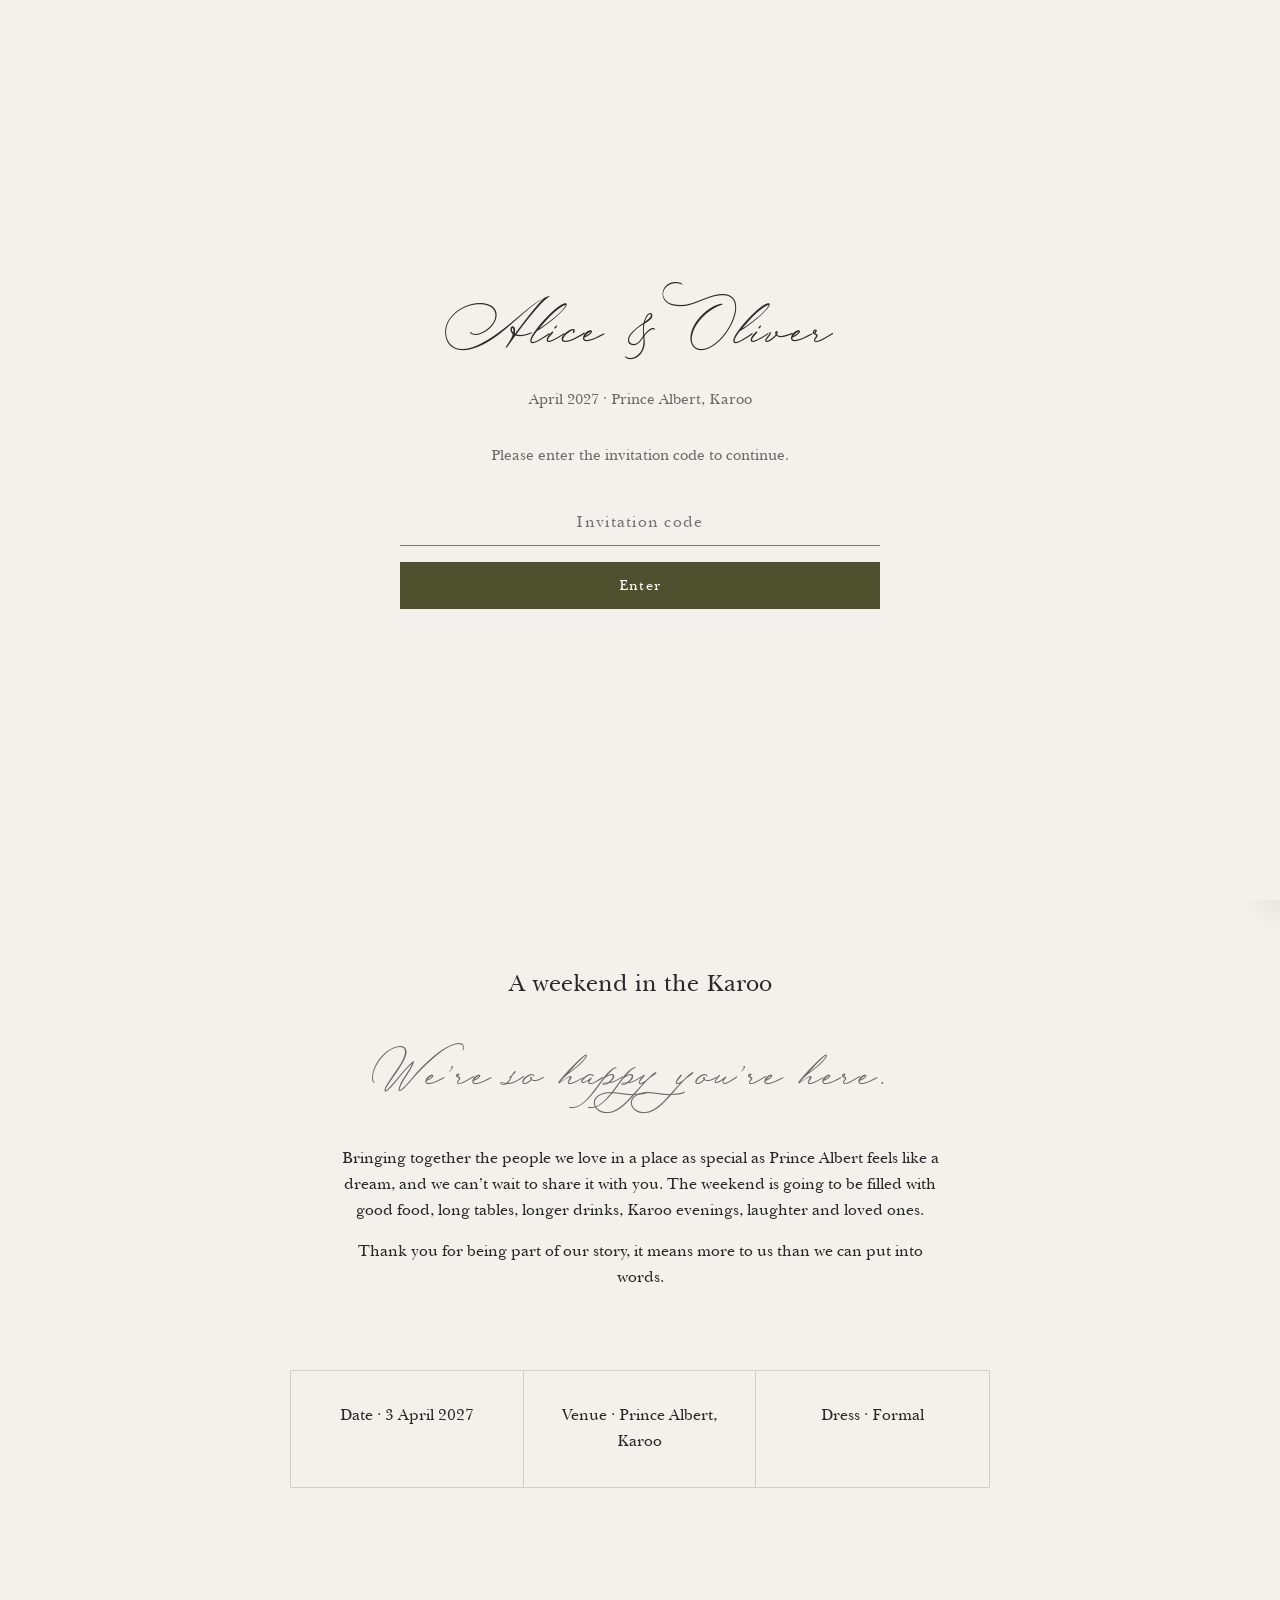
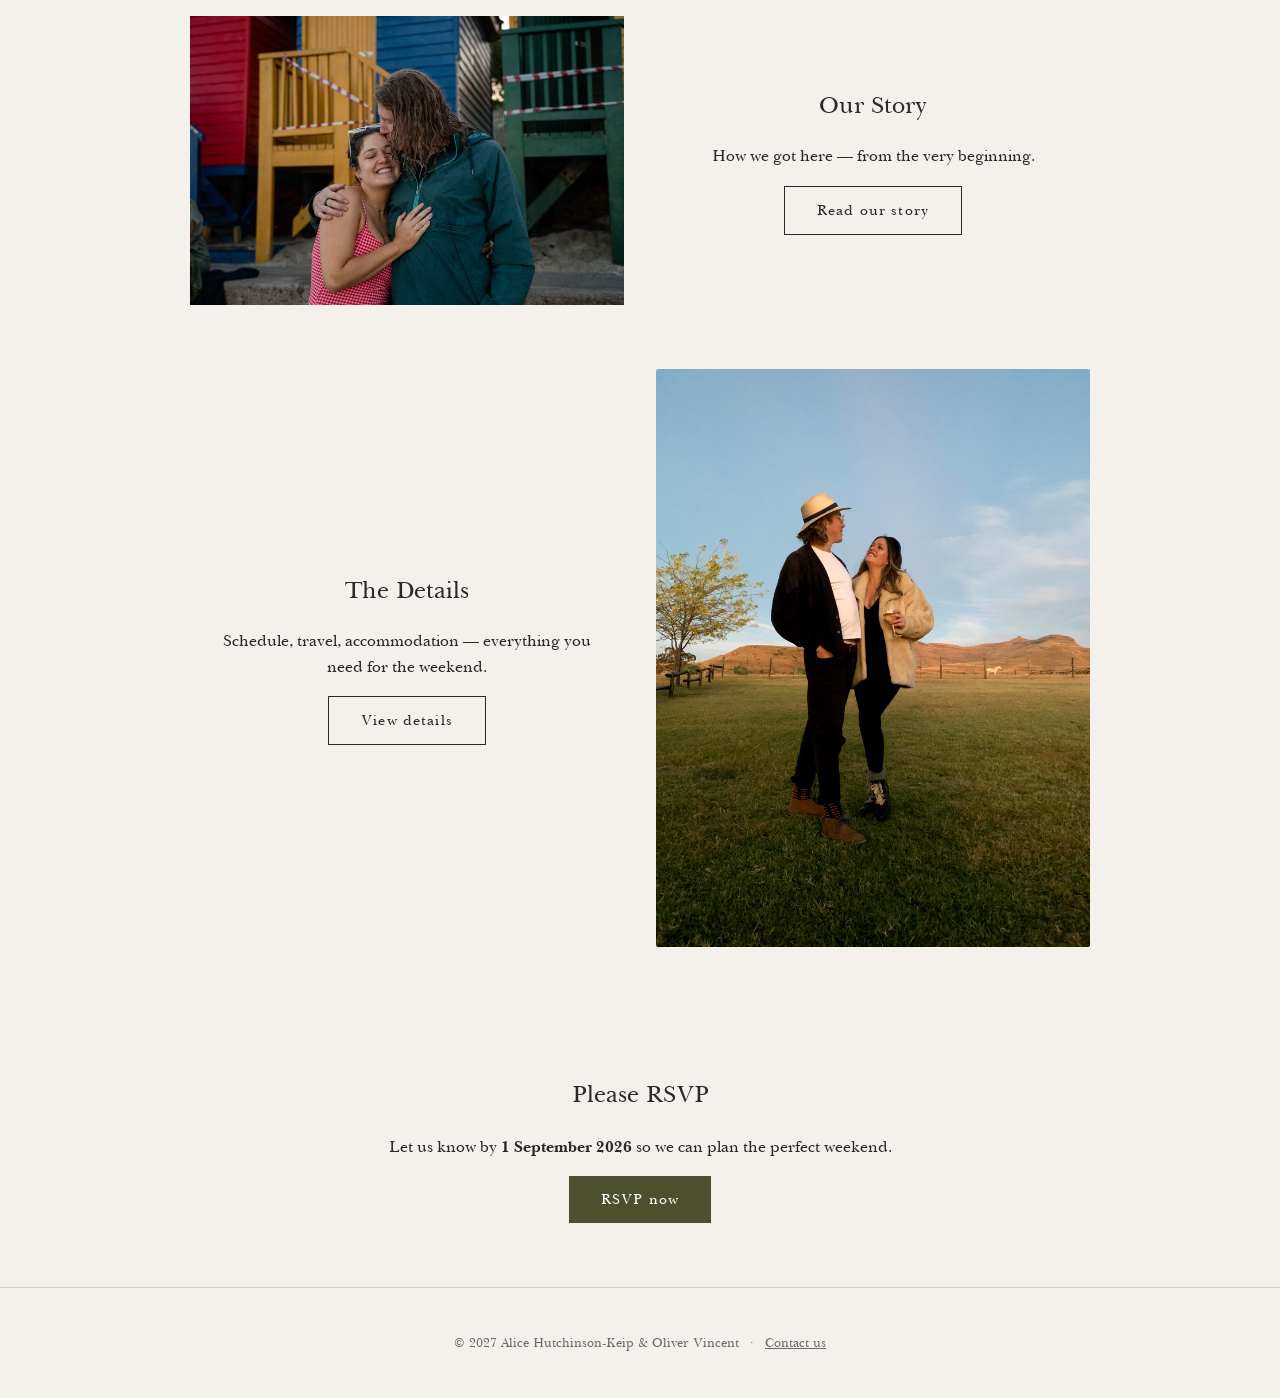
==== commit 1848d3fc: "appscript x middot updates to index and rsvp appscript deploy" ====
--- a/index.html
+++ b/index.html
@@ -191,11 +191,11 @@
   <section class="section" style="padding-top:0;">
     <div class="three-col">
       <div class="three-col__item">
-        <span class="three-col__label">Date</span>
+        <span class="three-col__label">Date &middot; </span>
         <span class="three-col__value">3 April 2027</span>
       </div>
       <div class="three-col__item">
-        <span class="three-col__label">Venue</span>
+        <span class="three-col__label">Venue &middot; </span>
         <span class="three-col__value">Prince Albert, Karoo</span>
         <!--
           TODO: Replace "Prince Albert, Karoo" with the exact venue name
@@ -203,7 +203,7 @@
         -->
       </div>
       <div class="three-col__item">
-        <span class="three-col__label">Dress</span>
+        <span class="three-col__label">Dress &middot; </span>
         <span class="three-col__value">Formal</span>
         <!--
           TODO: Update dress code once decided.
--- a/styles.css
+++ b/styles.css
@@ -131,12 +131,7 @@
   clip: rect(0, 0, 0, 0);
 			
 }
-
-							
-	   
-											
-													   
-							   
+				   
 
 .meta-label {
   display: block;
@@ -144,28 +139,10 @@
   letter-spacing: 0.12em;
   text-transform: uppercase;
   color: var(--color-muted);
-
-				
-					  
 						  
-					 
-
-					 
-			   
- 
-
-			  
-			  
-					 
-		   
-								  
 }
 
 /* Aspect ratio helpers */
-					 
-			 
-							
- 
 
 .aspect-portrait {
   aspect-ratio: 3 / 4;
@@ -175,18 +152,11 @@
 .aspect-landscape {
   aspect-ratio: 4 / 3;
 					
-				   
-				 
-								
 }
 
 .aspect-wide {
   aspect-ratio: 16 / 9;
-				 
-							 
-			   
-											
-					
+		
 }
 
 .aspect-square {
@@ -201,14 +171,7 @@
 .section {
   padding: var(--space-4) var(--space-2);
 }
-
-			  
-				   
-				 
-					 
- 
-
-															 
+											 
 .two-col {
   display: grid;
   grid-template-columns: 1fr 1fr;
@@ -239,11 +202,7 @@
 }
 
 .three-col__label {
-					 
-						 
-							
-							
-				 
+	 
   margin-bottom: 6px;
 }
 
@@ -283,9 +242,7 @@
 }
 
 .hero__content {
-			  
-				   
-					 
+			 
   position: relative;
   z-index: 1;
   padding: 0 var(--space-2);
@@ -299,9 +256,6 @@
 .hero .names {
   display: block;
   margin-bottom: var(--space-2);
-												   
-												  
-
   font-family: var(--font-display);
   font-size: clamp(2.2rem, 7vw, 3.5rem);
   line-height: 1.2;
@@ -334,9 +288,7 @@
 .image-wrapper,
 .img-placeholder,
 .gallery__placeholder {
-  width: 100%;
-							  
-								  
+  width: 100%;					  
   overflow: hidden;
   border-radius: var(--radius-sm);
 }
@@ -561,9 +513,7 @@
 				 
 }
 
-.gate__subtitle {
-					 
-							
+.gate__subtitle {		
   margin-bottom: var(--space-3);
 
   color: var(--color-muted);
@@ -579,34 +529,11 @@
 }
 
 .gate__input {
-			  
-			   
-											   
-						  
-				  
-								 
-				  
-						   
+				   
   text-align: center;
   letter-spacing: 0.08em;
 				
-									 
- 
-
-					
-									 
- 
-
-					 
-						
-}
-
-			  
-					 
-				 
-					
-								
- 
+}
 
 .gate__btn {
   width: 100%;
@@ -624,103 +551,21 @@
 .form__group {
   margin-bottom: var(--space-3);
 }
-
-		
-				 
-					
-						
-							
-							
-					 
- 
-
-	   
-		  
-		 
-			  
-			   
-											   
-						  
-				  
-								 
-				  
-						   
-				
-									 
-				   
-						   
- 
-
-			 
-				
-			   
-									 
- 
-
-							
-							  
-						
- 
-
-		   
-				   
-					
- 
-
-						 
-			  
-					 
- 
-
-					 
-				 
-					 
-		   
-		   
-							  
-					   
-							
-					 
- 
-
-		
-					 
-				 
-				  
-					
- 
-
-		 
-					 
-							
-				  
- 
-
 															 
-.invited-party {
-										
-										 
+.invited-party {									 
   margin-bottom: var(--space-3);
   padding: var(--space-2);
-
   border: 1px solid var(--color-border);
-
   font-size: 0.9rem;
 }
 
 .invited-party__label {
-					 
-						
-							
-							
-  margin-bottom: 6px;
-				 
+  margin-bottom: 6px;				 
 }
 
 .invited-party__names {
   font-size: 1rem;
 }
-
 													 
 .attendance-grid {
   display: flex;
@@ -733,20 +578,16 @@
   align-items: center;
   justify-content: space-between;
   gap: var(--space-2);
-
   padding-bottom: 16px;
-
   border-bottom: 1px solid var(--color-border);
 }
 
-.attendance-row:last-child {
-					  
+.attendance-row:last-child {					  
   padding-bottom: 0;
   border-bottom: none;
 }
 
-.attendance-row__name {
-					 
+.attendance-row__name {					 
   flex: 1;
   font-size: 0.95rem;
 }
@@ -754,9 +595,7 @@
 .attendance-row__options {
   display: flex;
   gap: 20px;
-
   flex-shrink: 0;
-
   font-size: 0.85rem;
 }
 
@@ -764,7 +603,6 @@
   display: flex;
   align-items: center;
   gap: 6px;
-
   cursor: pointer;
   color: var(--color-muted);
 }
@@ -773,15 +611,10 @@
   color: var(--color-text);
   font-weight: 700;
 }
-
 													  
-.form-confirmation {
-					 
-										 
+.form-confirmation { 										 
   display: none;
-
   padding: var(--space-4) var(--space-2);
-
   text-align: center;
 }
 
@@ -789,10 +622,8 @@
   display: block;
 }
 
-.form-confirmation__icon {
-				  
+.form-confirmation__icon {				  
   margin-bottom: var(--space-2);
-
   color: var(--color-primary);
   font-size: 2rem;
 }
@@ -804,38 +635,25 @@
 
 .timeline-item {
   position: relative;
-
   margin-bottom: 24px;
   padding: 12px 0 12px 20px;
-
   border-left: 1px solid var(--color-border);
-
-  font-size: 0.95rem;
-					 
+  font-size: 0.95rem;					 
 }
 
 .timeline-item::before {
   content: "";
-
-  position: absolute;
-			 
+  position: absolute;			 
   top: 18px;
   left: -5px;
-
   width: 8px;
   height: 8px;
-
   border-radius: 50%;
   background: var(--color-primary);
 }
 
-.timeline-item__day {
-					 
-						 
-							
-							
-  margin-bottom: 4px;
-				 
+.timeline-item__day { 	
+  margin-bottom: 4px;				 
 }
 
 /* =========================
@@ -847,9 +665,7 @@
   top: 0;
   width: 100%;
   z-index: 1000;
-
   background: transparent;
-
   transition:
     background 0.3s ease,
     box-shadow 0.3s ease;
@@ -858,25 +674,20 @@
 .floating-nav.scrolled,
 .floating-nav--dark {
   background: rgba(244, 241, 236, 0.95);
-
   backdrop-filter: blur(6px);
   -webkit-backdrop-filter: blur(6px);
-
   box-shadow: 0 1px 0 var(--color-border);
 }
 
 .floating-nav__inner {
-  display: flex;
-								 
+  display: flex;								 
   align-items: center;
   justify-content: space-between;
-
   padding: 16px 24px;
 }
 
 .floating-nav__brand {
-  font-size: 1.2rem;
-			   
+  font-size: 1.2rem;			   
   text-decoration: none;
   color: white;
 }
@@ -889,38 +700,13 @@
 .floating-nav__links a {
   color: white;
   text-decoration: none;
-
   font-size: 0.85rem;
   letter-spacing: 0.1em;
-								
- 
-
-							 
-							   
-			   
-				 
- 
-
   transition: opacity var(--transition-fast);
-										
-							 
-									 
-										  
 }
 
 .floating-nav.scrolled .floating-nav__brand,
 .floating-nav.scrolled .floating-nav__links a,
-						   
- 
-
-													   
-					 
-										
-							 
-									 
-										  
- 
-
 .floating-nav--dark .floating-nav__brand,
 .floating-nav--dark .floating-nav__links a {
   color: var(--color-text);
@@ -939,28 +725,21 @@
 .nav-hamburger {
   position: relative;
   z-index: 1001;
-
-  display: none; /* hidden by default on desktop */
-
+  display: flex; /* hidden by default on desktop */
   flex-direction: column;
   justify-content: center;
   gap: 5px;
-
   padding: 8px;
-
   border: none;
   background: transparent;
-
   cursor: pointer;
 }
 
 .nav-hamburger__bar {
   width: 22px;
   height: 2px;
-
   border-radius: 1px;
   background: white;
-
   transition:
     transform 0.32s ease,
     opacity 0.32s ease,
@@ -991,15 +770,11 @@
 
 .nav-overlay {
   position: fixed;
-  inset: 0;
-									
+  inset: 0;									
   z-index: 1999;
-
   background: rgba(42, 42, 42, 0.5);
-
   opacity: 0;
   pointer-events: none;
-
   transition: opacity var(--transition-med);
 }
 
@@ -1007,33 +782,20 @@
   opacity: 1;
   pointer-events: auto;
 }
-
-							
-			 
-							   
 
 .nav-drawer {
   position: fixed;
   top: 0;
   right: 0;
   z-index: 2000;
-
   width: 300px;
   max-width: 85vw;
   height: 100%;
-
-				
-							  
-														   
   display: flex;
   flex-direction: column;
-
   padding: var(--space-3);
-
   background: var(--color-bg);
-
   box-shadow: -8px 0 48px rgba(0, 0, 0, 0.14);
-
   transform: translateX(100%);
   transition: transform var(--transition-med);
 }
@@ -1050,22 +812,15 @@
 
 .nav-drawer__close {
   align-self: flex-end;
-
   margin-bottom: var(--space-2);
   padding: 4px 8px;
-
   border: none;
   background: transparent;
-
   color: var(--color-muted);
   font-size: 1.8rem;
   line-height: 1;
-
   cursor: pointer;
-
   transition: color var(--transition-fast);
-							  
-								
 }
 
 .nav-drawer__close:hover {
@@ -1075,58 +830,43 @@
 												   
 .nav-drawer__brand {
   display: block;
-
-						   
   text-align: center;
   text-decoration: none;
-
   color: var(--color-text);
-
   font-family: var(--font-display);
   font-size: 2rem;
   letter-spacing: 0.04em;
   line-height: 1.3;
 }
-
 						   
 .nav-drawer__divider {
   margin: var(--space-2) 0 0;
-
   border: none;
-  border-top: 1px solid var(--color-border);
-							 
-}
-
+  border-top: 1px solid var(--color-border);							 
+}
 			   
 .nav-drawer__links {
   display: flex;
   flex-direction: column;
   flex: 1;
-
   margin-top: 0;
 }
 
 .nav-drawer__links a {
   display: block;
-
   padding: 18px 0;
-
   border-bottom: 1px solid var(--color-border);
-
   color: var(--color-text);
   text-decoration: none;
-
   font-size: 0.88rem;
   letter-spacing: 0.14em;
   text-transform: uppercase;
-
   transition:
     color var(--transition-fast),
     padding-left var(--transition-fast);
 }
 
-.nav-drawer__links a:first-child {
-											
+.nav-drawer__links a:first-child {											
   margin-top: var(--space-2);
   border-top: 1px solid var(--color-border);
 }
@@ -1142,57 +882,14 @@
 
 													 
 .nav-drawer__footer {
-					 
-					 
-							
-						 
-							
   margin-top: var(--space-3);
   padding-top: var(--space-2);
-											
- 
-
   border-top: 1px solid var(--color-border);
-		 
-							   
-
-		 
   text-align: center;
-						  
-					
-							
-											
- 
-
-		   
   color: var(--color-muted);
   font-size: 0.78rem;
   letter-spacing: 0.12em;
   text-transform: uppercase;
-							
-					 
-							   
-
-						   
-											 
-											 
-									 
-												
-													  
-																							 
-																							
-													  
-																					 
- 
-
-						   
-						
-				  
-																			   
-   
-								   
-									 
-									 
 }
 
 /* =========================
@@ -1209,20 +906,11 @@
 }
 
 .gallery__item {
-					  
-							 
-			 
-			
   display: block;
-														  
-
   margin-bottom: var(--space-2);
-
   break-inside: avoid;
-
   opacity: 0;
   transform: translateY(16px);
-
   transition:
     opacity 0.5s ease,
     transform 0.5s ease;
@@ -1232,28 +920,6 @@
   opacity: 1;
   transform: translateY(0);
 }
-
-					
-			  
-				 
-					 
-								  
- 
-
-						  
-						 
- 
-
-								
-					   
-			  
-				 
-					 
-										
- 
-
-														 
-														 
 
 /* =========================
    LIGHTBOX
@@ -1263,16 +929,12 @@
   position: fixed;
   inset: 0;
   z-index: 2000;
-
   display: flex;
   align-items: center;
   justify-content: center;
-
   background: rgba(0, 0, 0, 0.92);
-
   opacity: 0;
   pointer-events: none;
-
   transition: opacity var(--transition-fast);
 }
 
@@ -1284,9 +946,7 @@
 .lightbox__img {
   max-width: 90vw;
   max-height: 90vh;
-
   object-fit: contain;
-
   border-radius: var(--radius-sm);
 }
 
@@ -1294,23 +954,15 @@
   position: absolute;
   top: var(--space-2);
   right: var(--space-2);
-
   padding: 4px 10px;
-
   border: none;
   background: transparent;
-
   color: white;
-
   font-size: 2.4rem;
   line-height: 1;
-
   cursor: pointer;
-
   opacity: 0.8;
-
-  transition: opacity var(--transition-fast);
-								
+  transition: opacity var(--transition-fast);								
 }
 
 .lightbox__close:hover {
@@ -1320,24 +972,16 @@
 .lightbox__arrow {
   position: absolute;
   top: 50%;
-
   padding: var(--space-2);
-
   border: none;
   border-radius: var(--radius-sm);
-
   background: transparent;
   color: white;
-
   font-size: 3rem;
   line-height: 1;
-
   cursor: pointer;
-
   opacity: 0.6;
-
   transform: translateY(-50%);
-
   transition:
     opacity var(--transition-fast),
     background var(--transition-fast);
@@ -1362,11 +1006,8 @@
 
 .footer {
   padding: var(--space-3);
-
   border-top: 1px solid var(--color-border);
-
   text-align: center;
-
   color: var(--color-muted);
   font-size: 0.8rem;
 }
@@ -1408,13 +1049,14 @@
     columns: 2;
   }
 
-  .floating-nav__links {
+  /*.floating-nav__links {
+    display: flex;
     gap: 14px;
   }
 
   .floating-nav__links a {
     font-size: 0.78rem;
-  }
+  }*/
 }
 
 @media (max-width: 480px) {
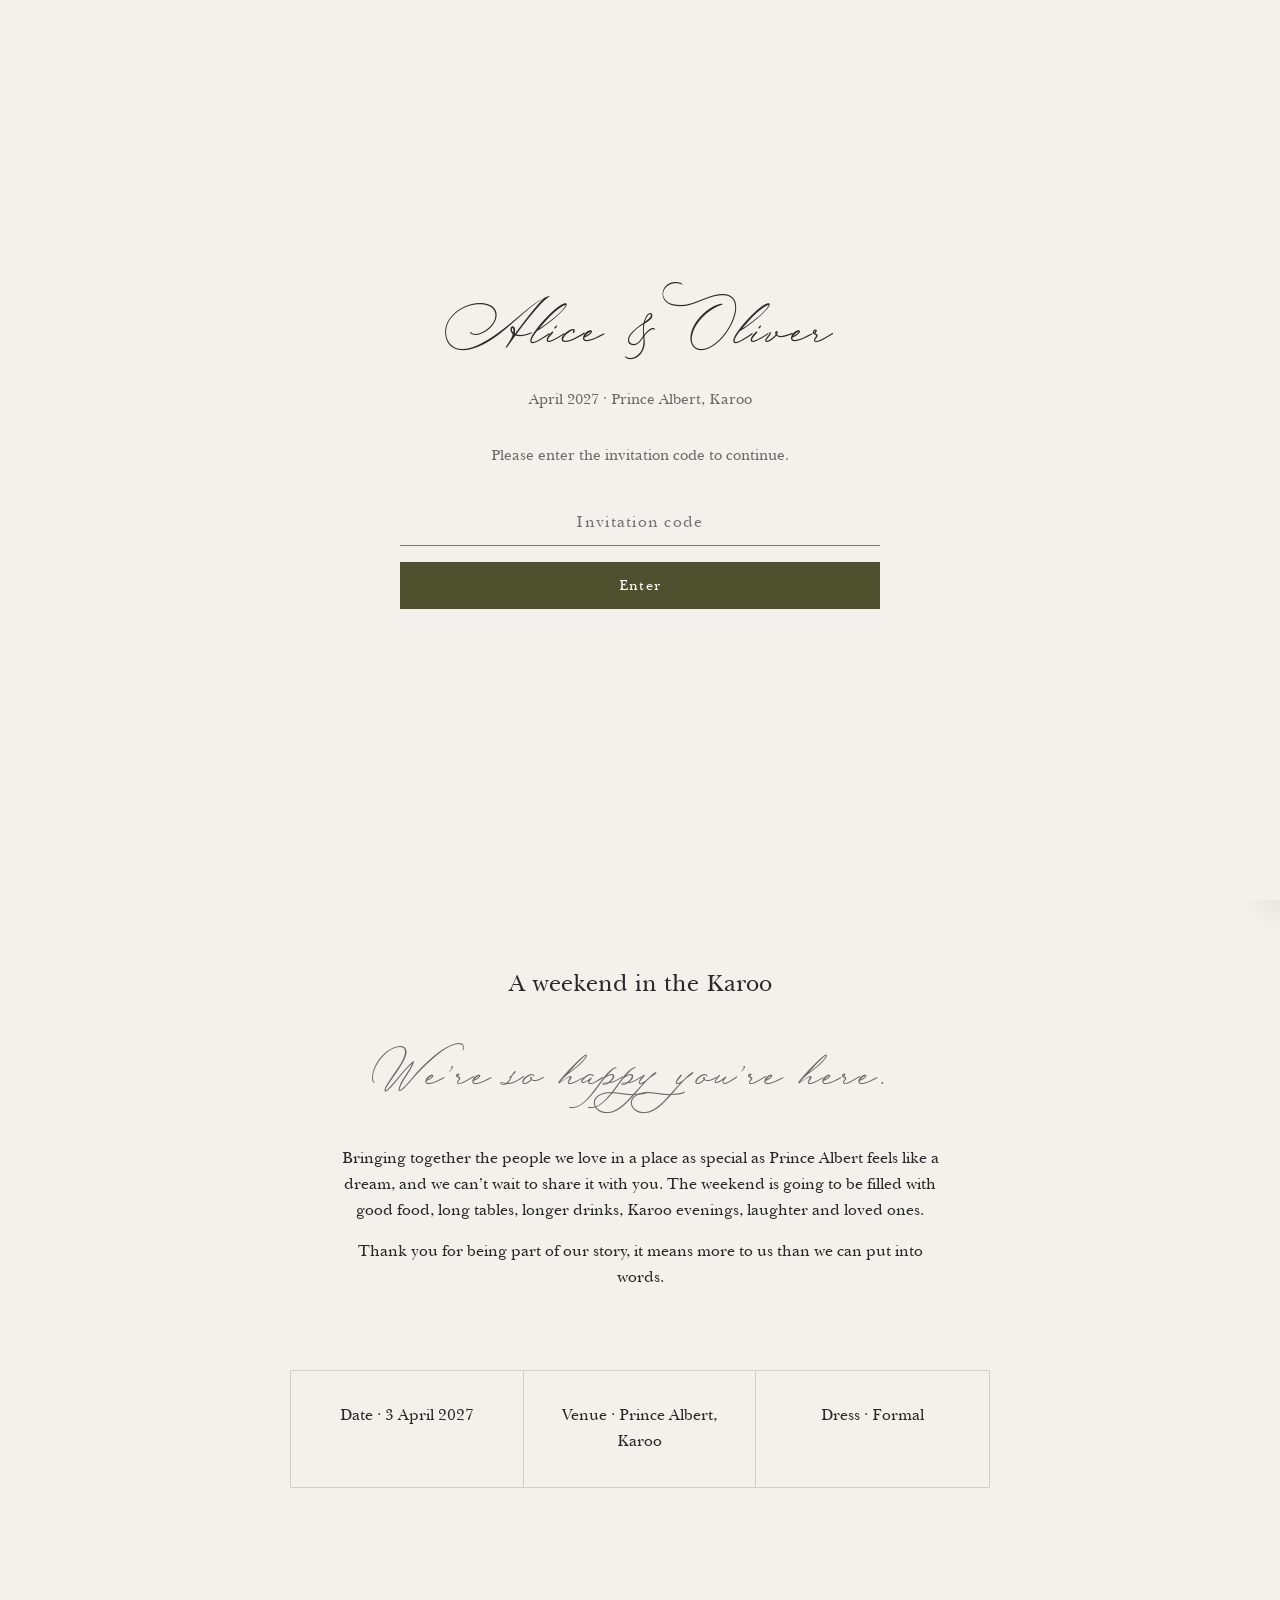
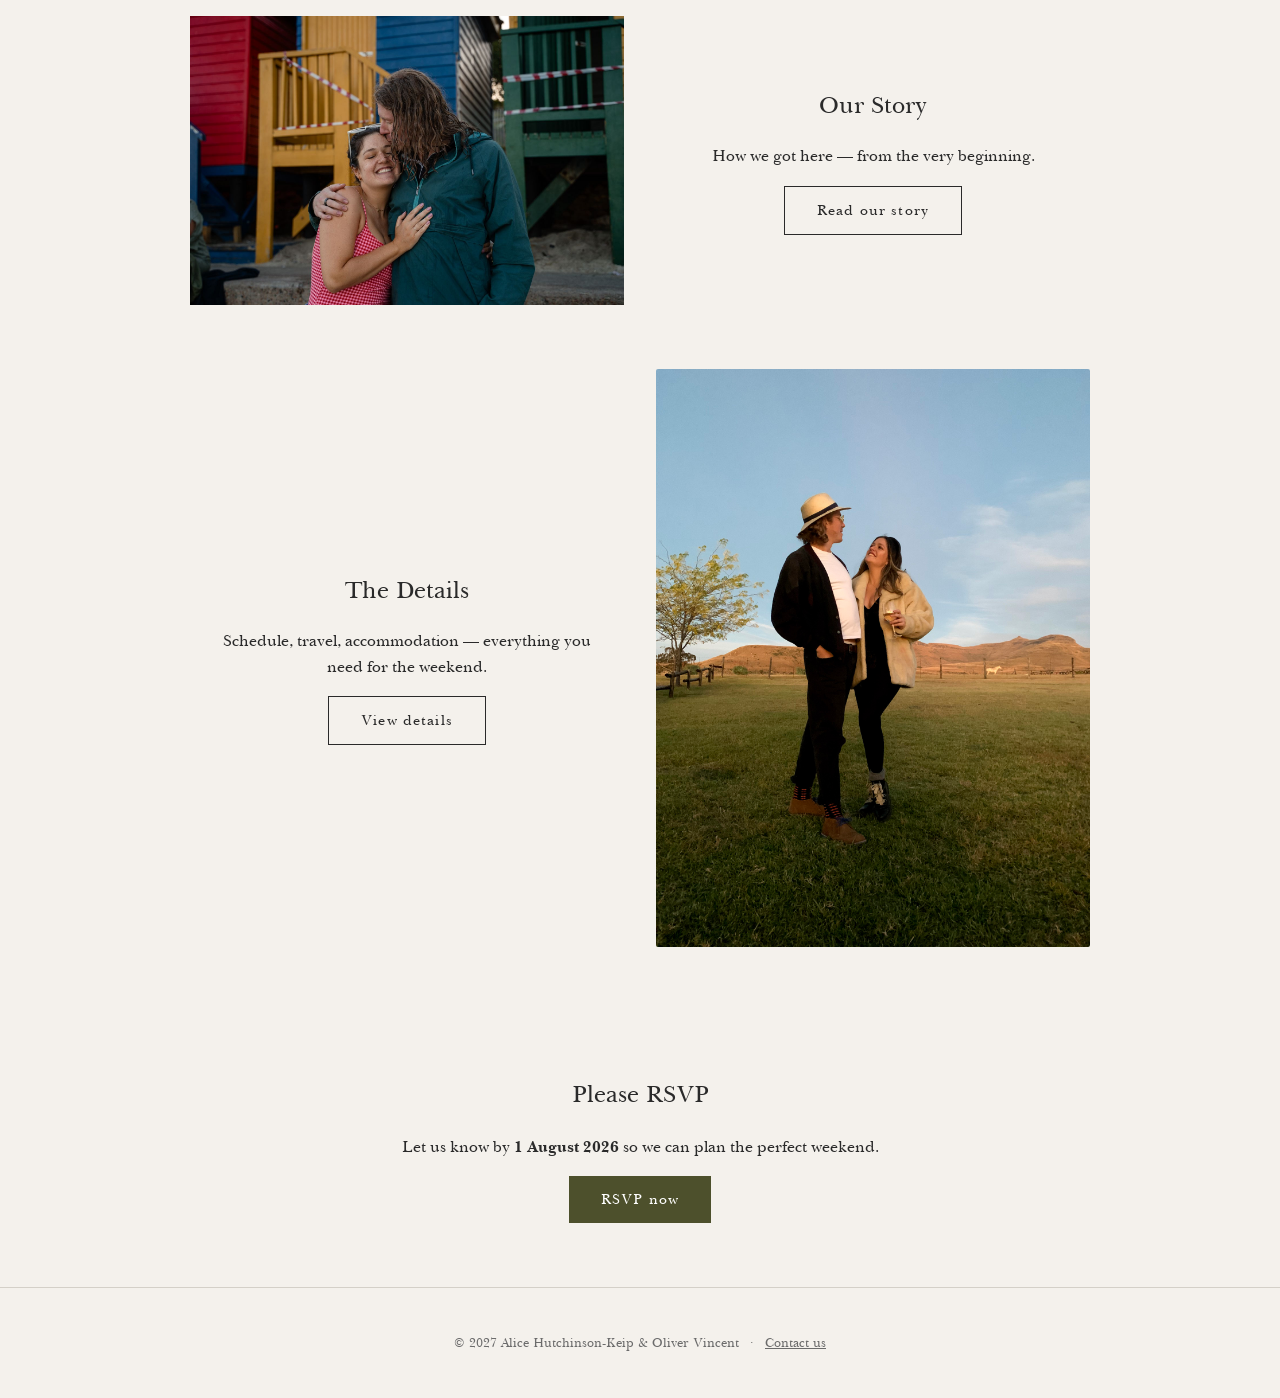
==== commit 502079d1: "Finishing touches and final updates Updates to a variety of things, including the schedule, palette," ====
--- a/index.html
+++ b/index.html
@@ -267,7 +267,7 @@
     <div class="text-center">
       <h2>Please RSVP</h2>
       <p>
-        Let us know by <strong>1 September 2026</strong> so we can plan the
+        Let us know by <strong>1 August 2026</strong> so we can plan the
         perfect weekend.
         <!--
           TODO: Confirm RSVP deadline and update this date.
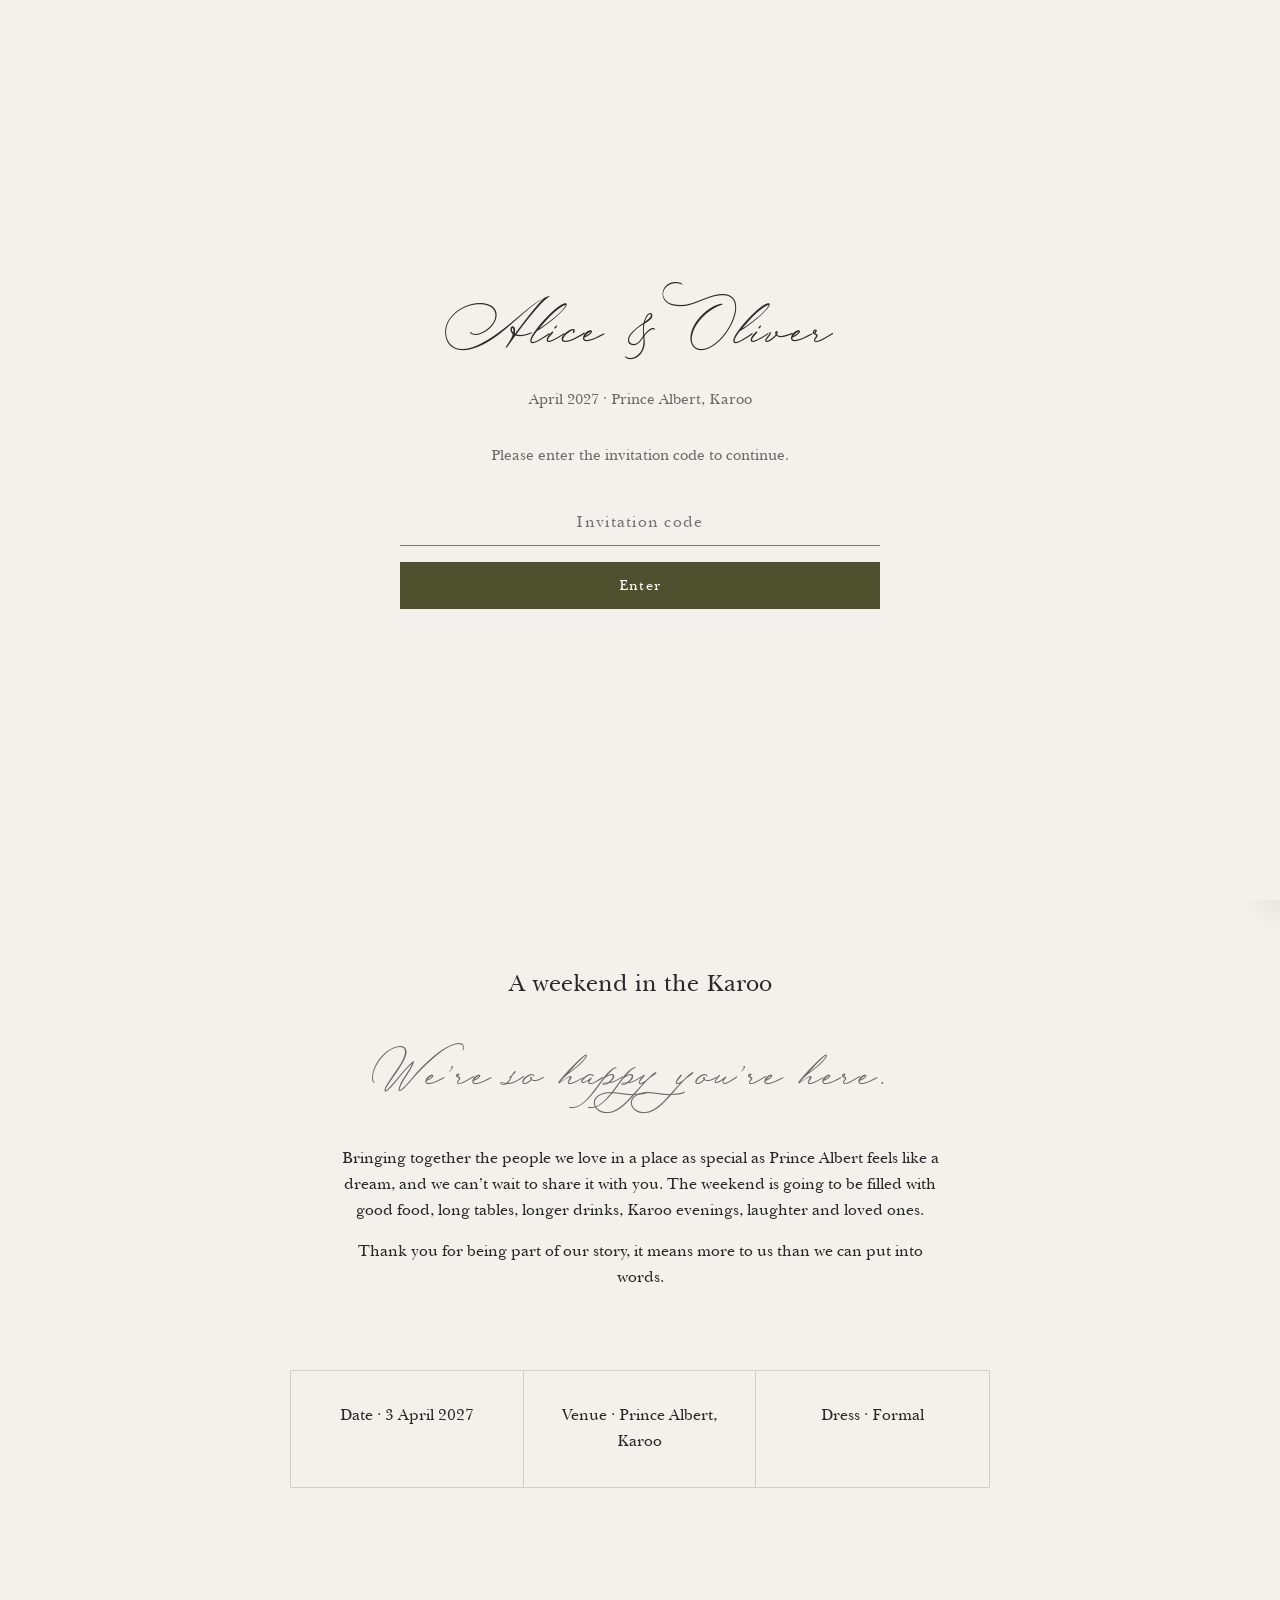
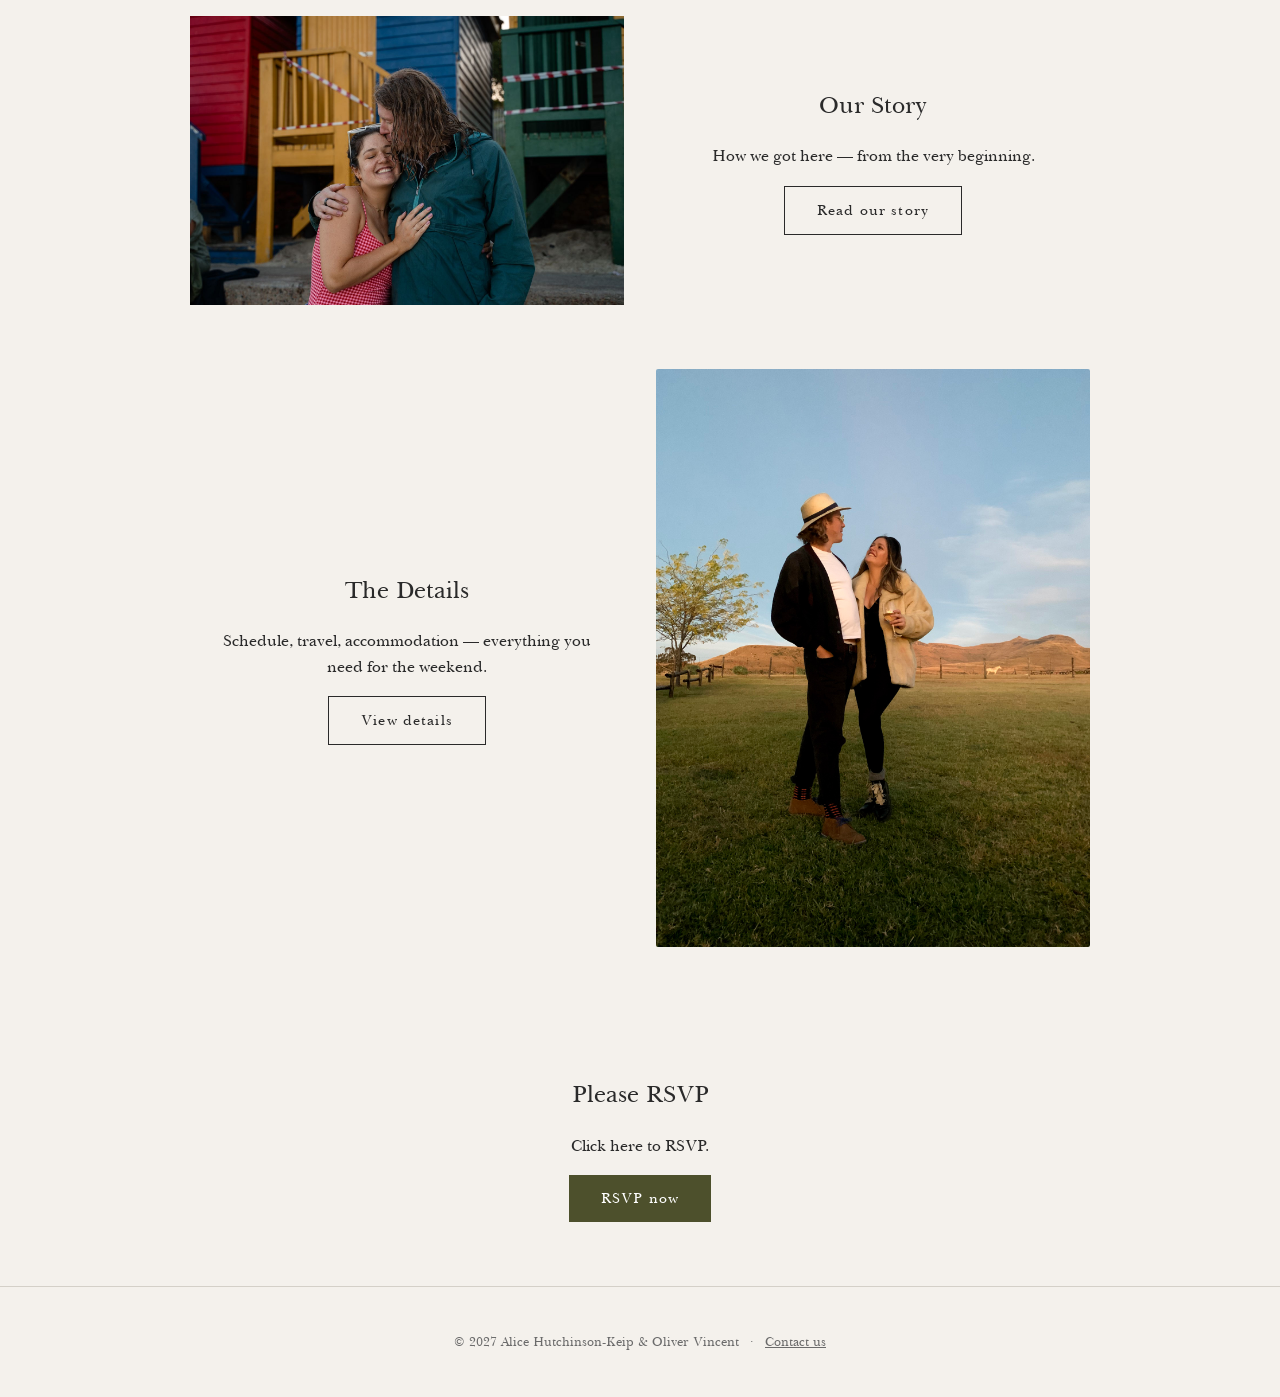
==== commit 03145428: "Updates to RSVP messaging" ====
--- a/index.html
+++ b/index.html
@@ -137,6 +137,7 @@
     <a href="index.html" class="active">Home</a>
     <a href="our-story.html">Story</a>
     <a href="details.html">Details</a>
+    <a href="prince-albert.html">Prince Albert</a>
     <a href="gallery.html">Gallery</a>
     <a href="rsvp.html">RSVP</a>
   </div>
@@ -157,11 +158,11 @@
     -->
     <div class="hero__content">
       <h2 class="script" style="font-size:2rem; letter-spacing:0.1em; margin-bottom:14px; color: #ffffff;">
-        You're invited
+        You're invited!
       </h2>
       <span class="names script">Alice &amp; Oliver</span>
       <p style="font-size:0.95rem; letter-spacing:0.1em; margin-top:0;">
-        April 3rd, 2027 &middot; Prince Albert, Karoo
+        3 April 2027 &middot; Prince Albert, Karoo
       </p>
       <a href="rsvp.html" class="btn" style="margin-top:24px;">RSVP</a>
       <span class="hero__scroll-cue" aria-hidden="true">↓</span>
@@ -267,8 +268,7 @@
     <div class="text-center">
       <h2>Please RSVP</h2>
       <p>
-        Let us know by <strong>1 August 2026</strong> so we can plan the
-        perfect weekend.
+        Click here to RSVP.
         <!--
           TODO: Confirm RSVP deadline and update this date.
         -->
